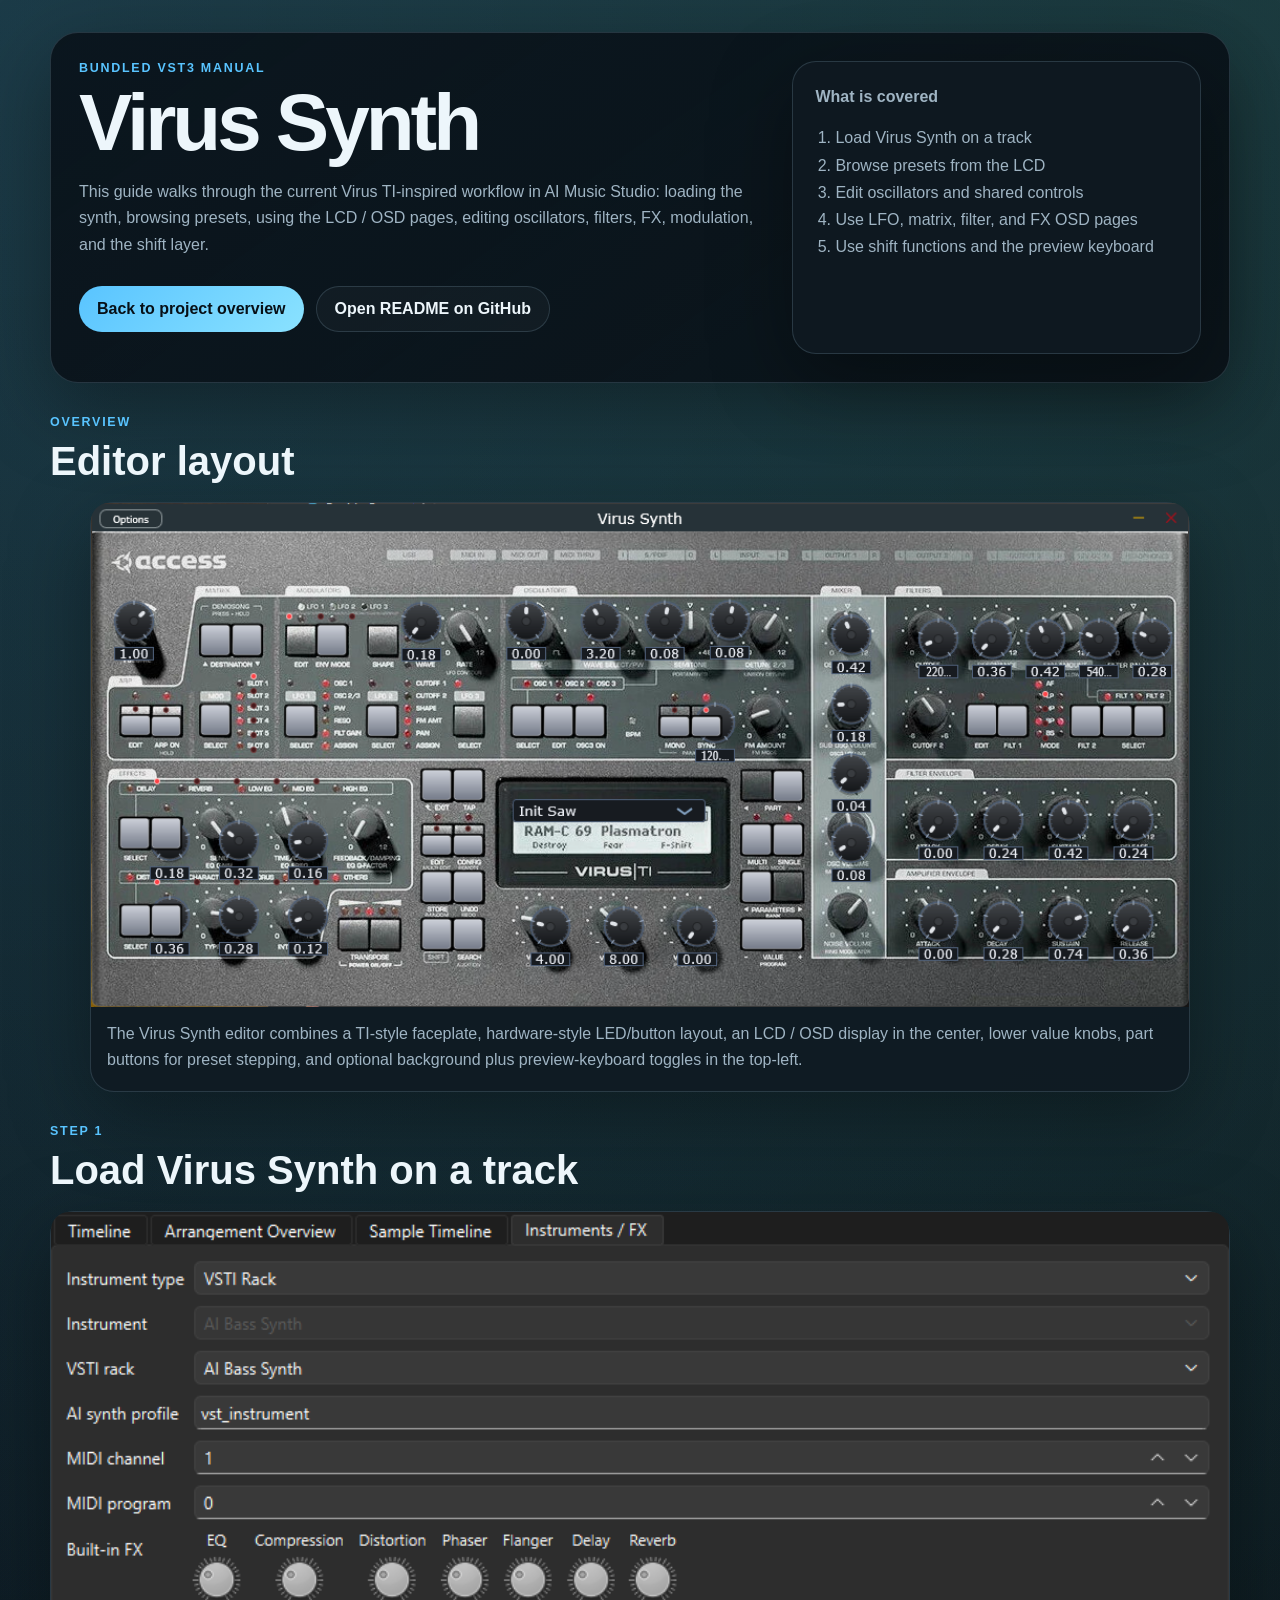
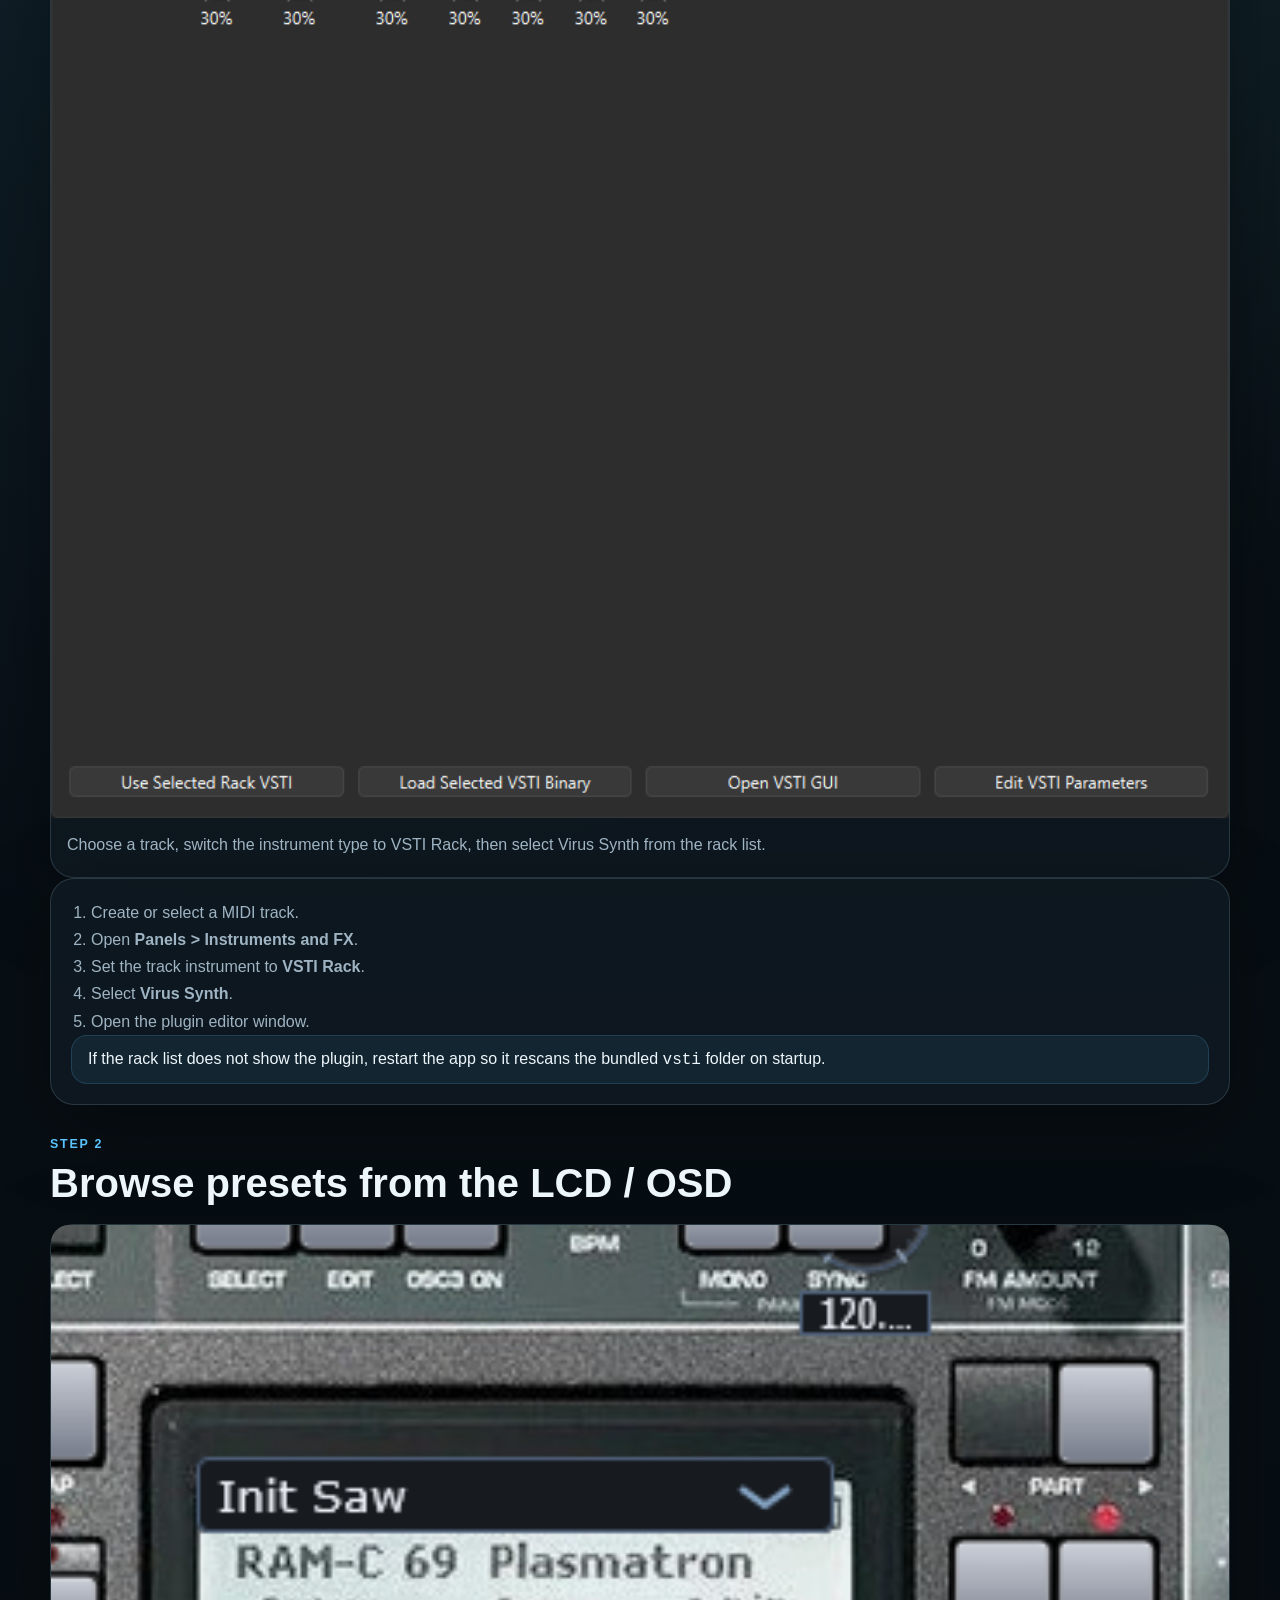
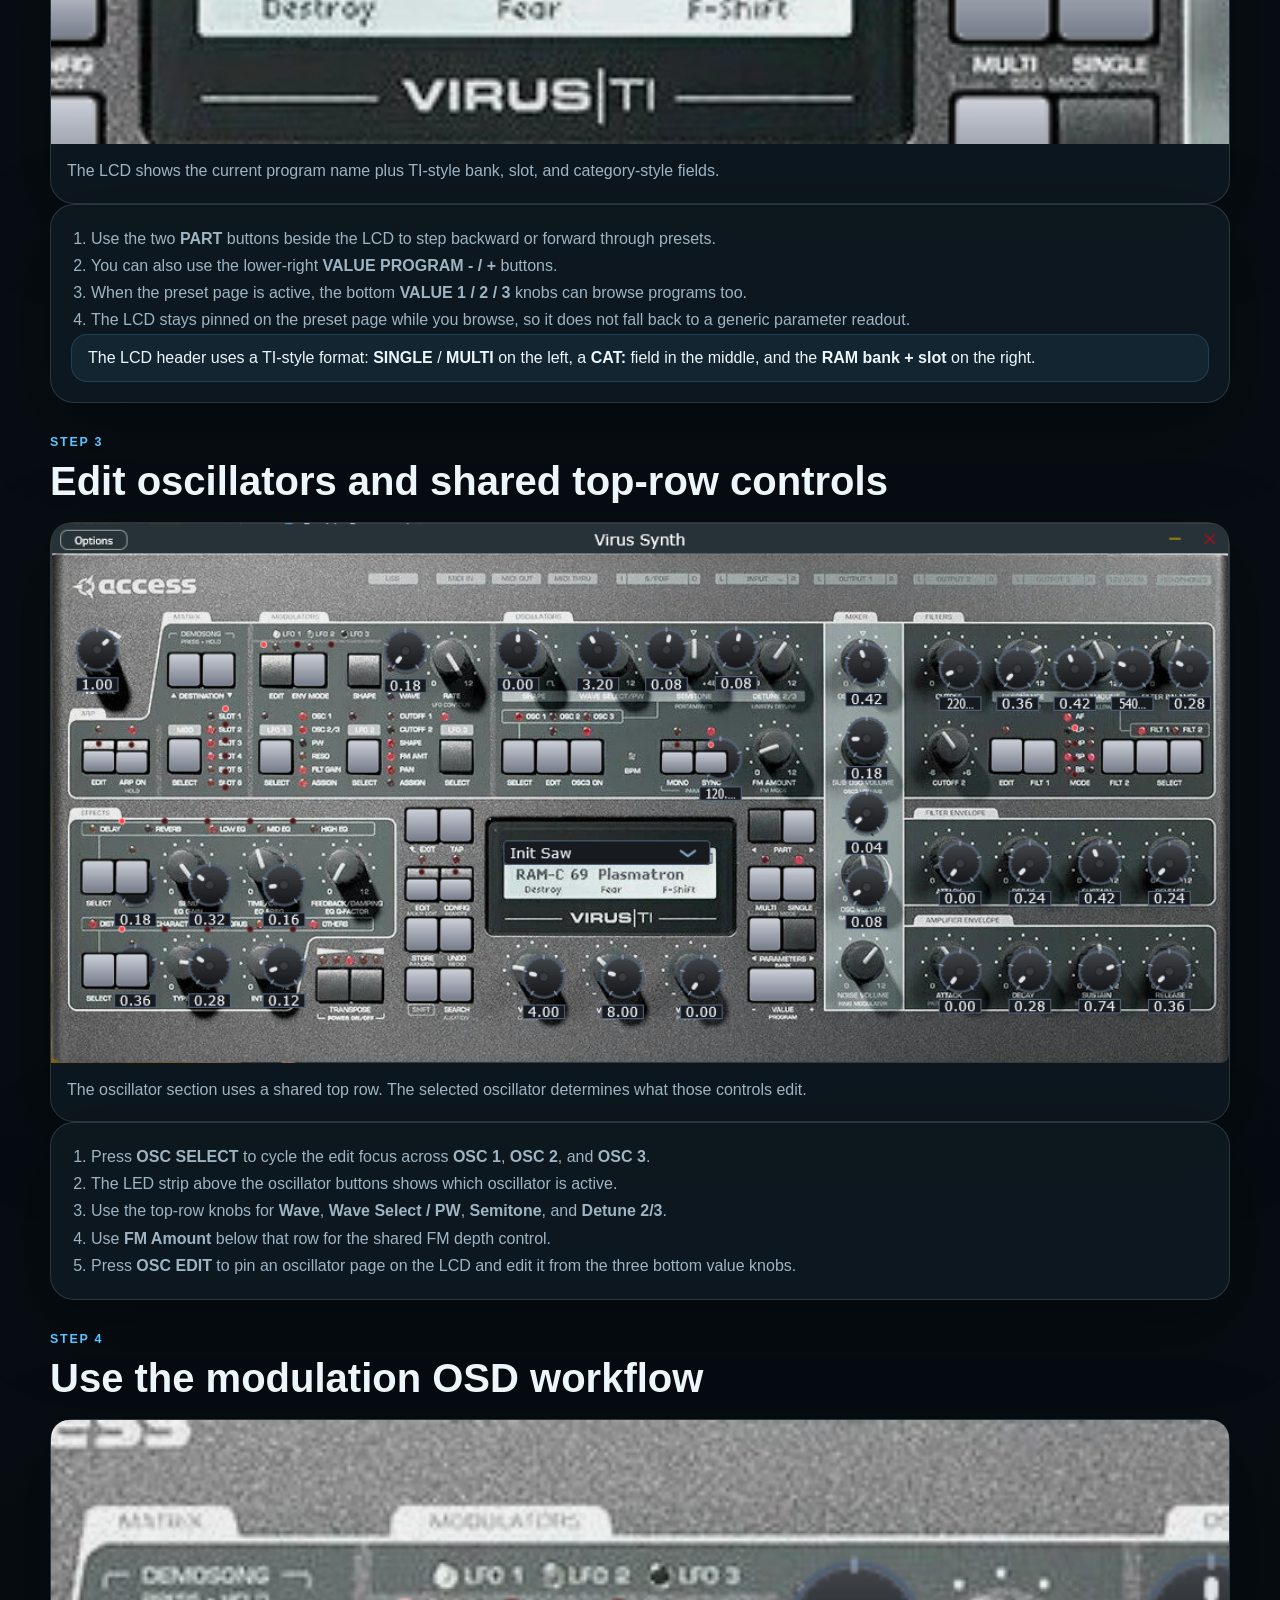
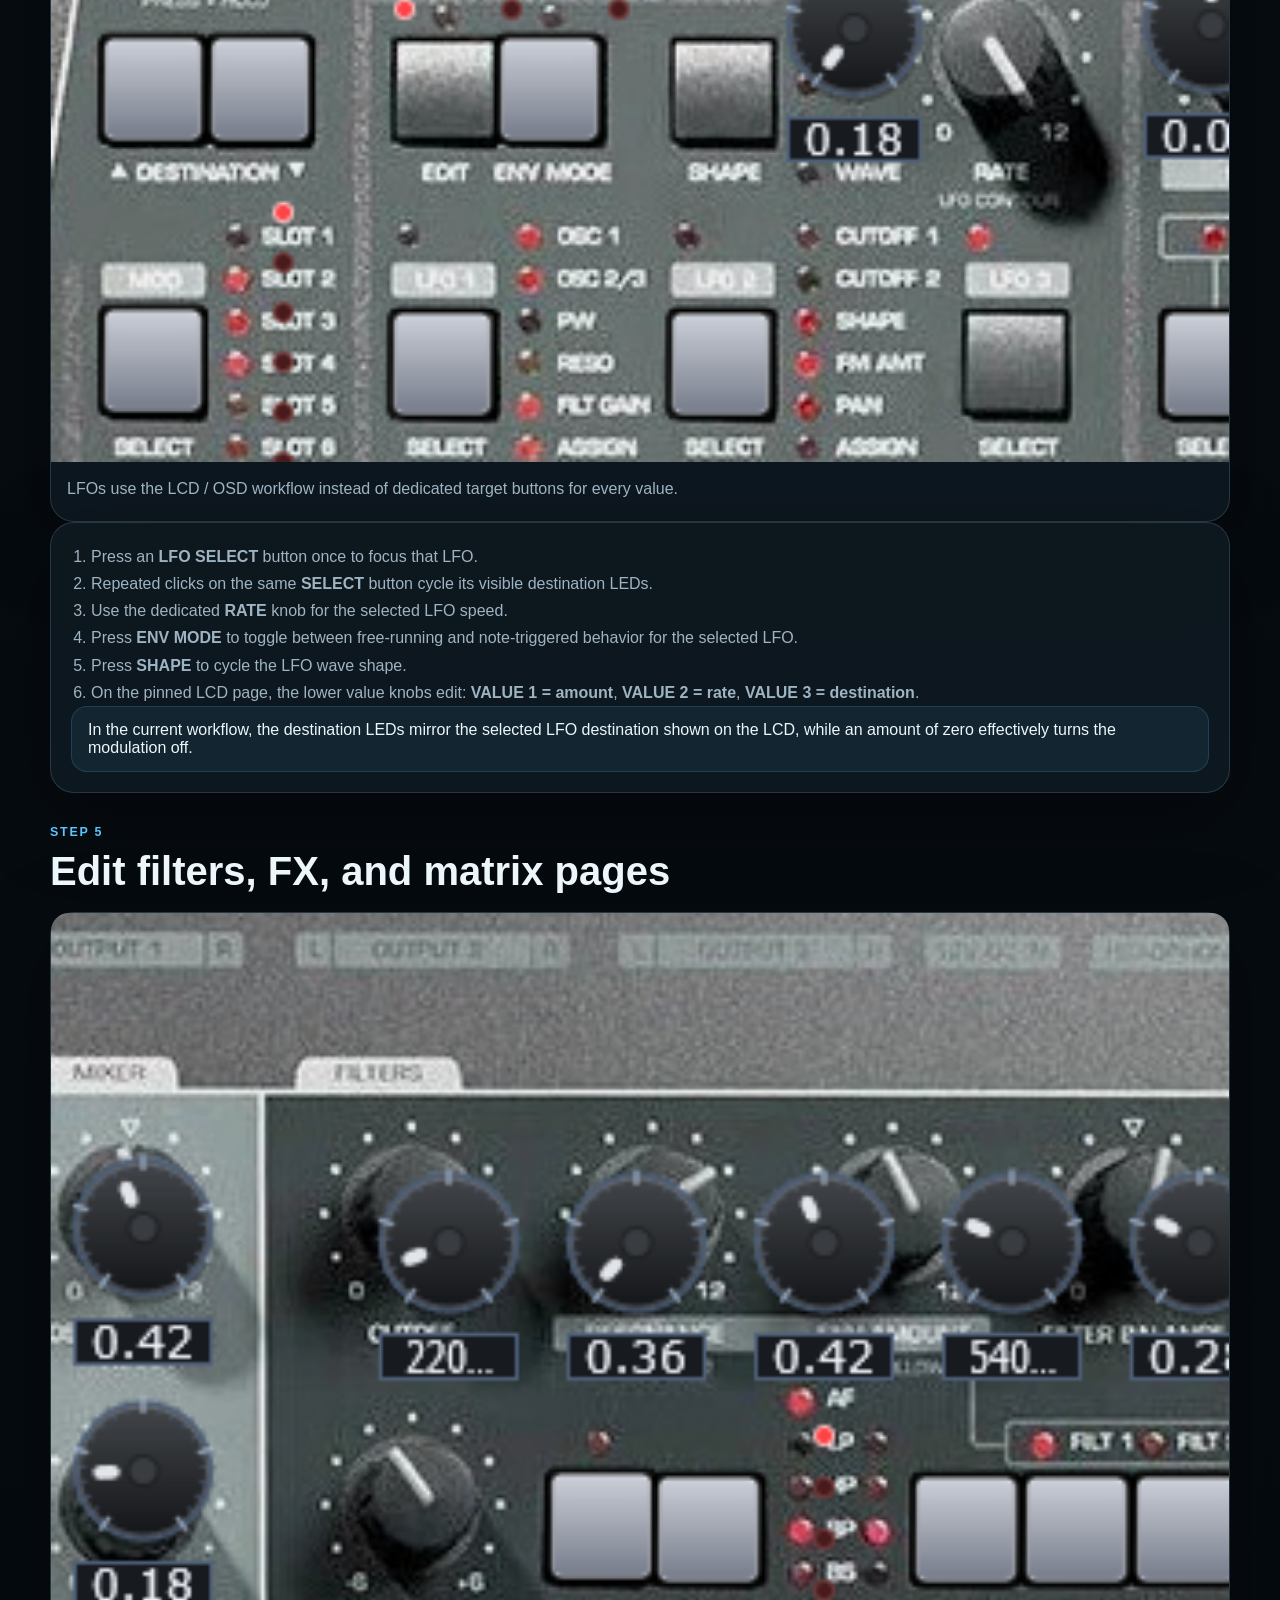
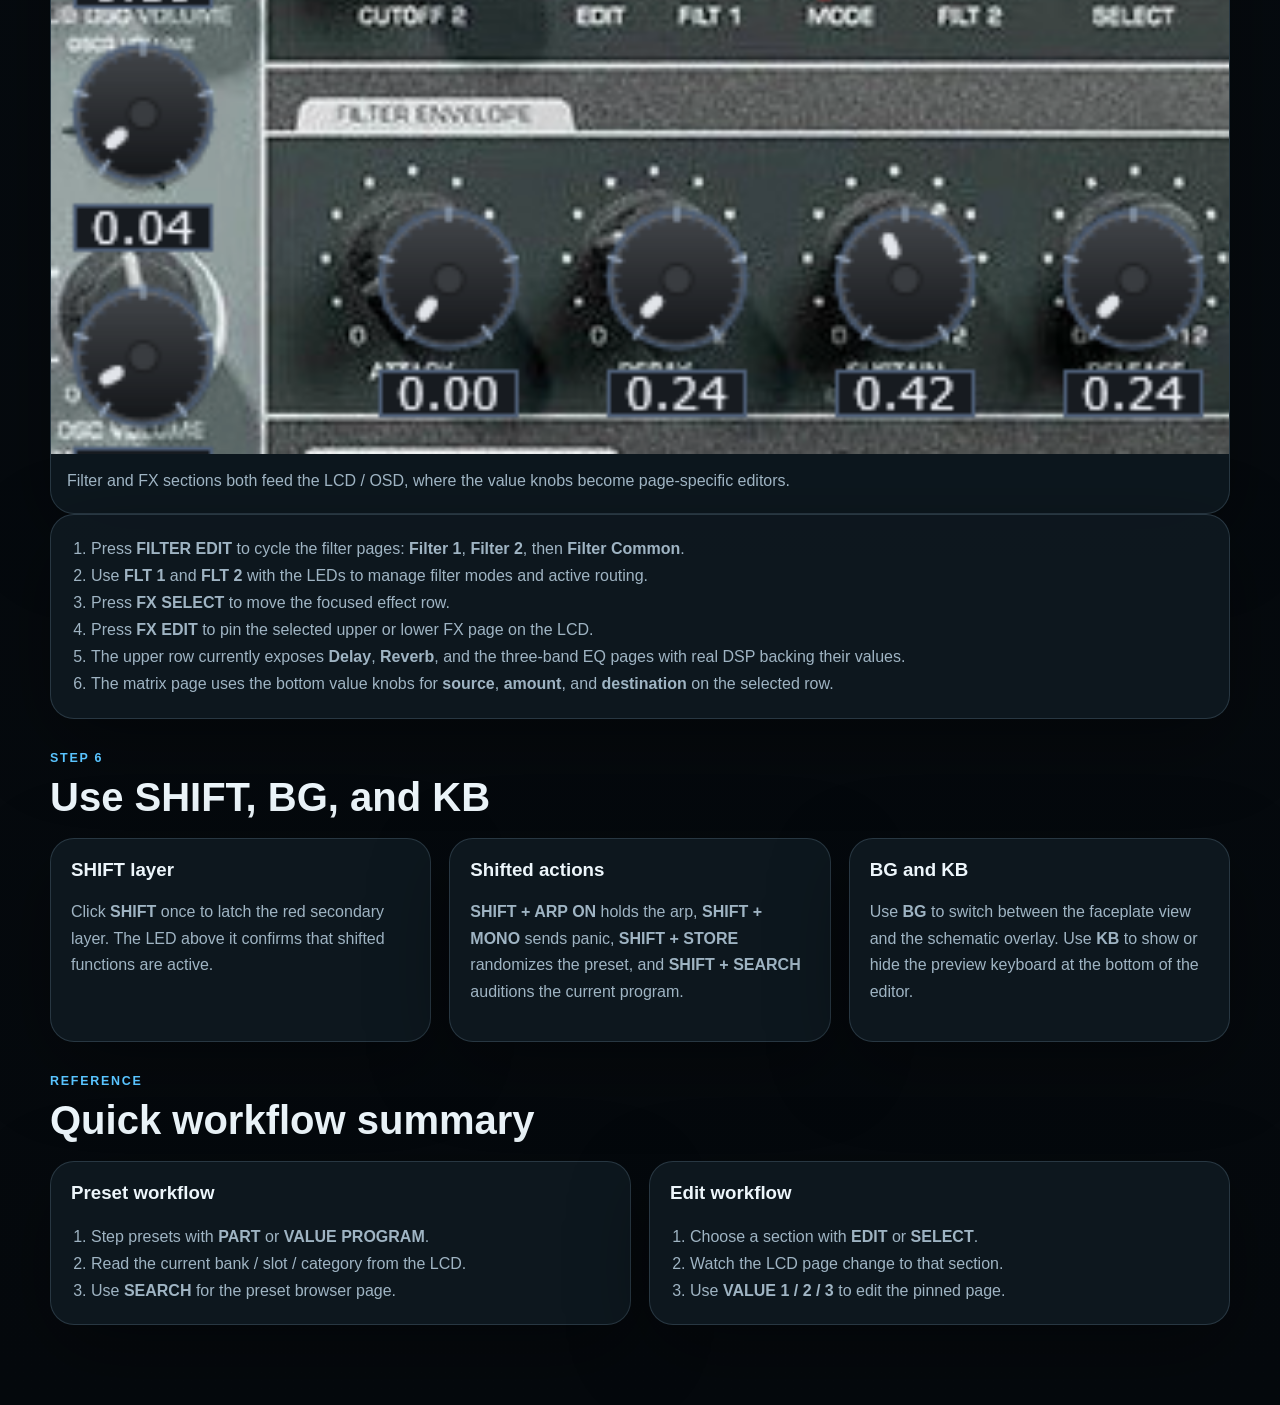
==== docs/virus-synth.html @ 0494df71 "Deepen Virus synth engine and add user manual" ====
<!doctype html>
<html lang="en">
  <head>
    <meta charset="utf-8" />
    <meta name="viewport" content="width=device-width, initial-scale=1" />
    <title>Virus Synth User Manual</title>
    <meta
      name="description"
      content="Step-by-step user manual for the bundled Virus Synth in AI Music Studio, including screenshots, preset browsing, OSD workflow, oscillator editing, filters, FX, modulation, and shift functions."
    />
    <link rel="stylesheet" href="styles.css" />
  </head>
  <body>
    <div class="page-shell">
      <header class="hero manual-hero">
        <div class="hero-copy">
          <p class="eyebrow">Bundled VST3 manual</p>
          <h1>Virus Synth</h1>
          <p class="lede">
            This guide walks through the current Virus TI-inspired workflow in AI Music Studio:
            loading the synth, browsing presets, using the LCD / OSD pages, editing oscillators,
            filters, FX, modulation, and the shift layer.
          </p>
          <div class="hero-actions">
            <a class="button button-primary" href="index.html">Back to project overview</a>
            <a class="button button-secondary" href="https://github.com/mysticalg/AI-Music-Studio/blob/main/README.md">Open README on GitHub</a>
          </div>
        </div>
        <div class="hero-card">
          <div class="hero-card-title">What is covered</div>
          <ol>
            <li>Load Virus Synth on a track</li>
            <li>Browse presets from the LCD</li>
            <li>Edit oscillators and shared controls</li>
            <li>Use LFO, matrix, filter, and FX OSD pages</li>
            <li>Use shift functions and the preview keyboard</li>
          </ol>
        </div>
      </header>

      <main>
        <section class="section">
          <div class="section-heading">
            <p class="eyebrow">Overview</p>
            <h2>Editor layout</h2>
          </div>
          <figure class="shot shot-wide">
            <img src="assets/screenshots/virus/virus-synth-overview.png" alt="Virus Synth editor overview" />
            <figcaption>
              The Virus Synth editor combines a TI-style faceplate, hardware-style LED/button layout,
              an LCD / OSD display in the center, lower value knobs, part buttons for preset stepping,
              and optional background plus preview-keyboard toggles in the top-left.
            </figcaption>
          </figure>
        </section>

        <section class="section">
          <div class="section-heading">
            <p class="eyebrow">Step 1</p>
            <h2>Load Virus Synth on a track</h2>
          </div>
          <div class="manual-step">
            <figure class="shot manual-media">
              <img src="assets/screenshots/instrument-panel.png" alt="Instrument rack panel with bundled VST options" />
              <figcaption>Choose a track, switch the instrument type to VSTI Rack, then select Virus Synth from the rack list.</figcaption>
            </figure>
            <div class="manual-copy">
              <ol class="manual-list">
                <li>Create or select a MIDI track.</li>
                <li>Open <strong>Panels &gt; Instruments and FX</strong>.</li>
                <li>Set the track instrument to <strong>VSTI Rack</strong>.</li>
                <li>Select <strong>Virus Synth</strong>.</li>
                <li>Open the plugin editor window.</li>
              </ol>
              <p class="manual-tip">
                If the rack list does not show the plugin, restart the app so it rescans the bundled <code>vsti</code> folder on startup.
              </p>
            </div>
          </div>
        </section>

        <section class="section">
          <div class="section-heading">
            <p class="eyebrow">Step 2</p>
            <h2>Browse presets from the LCD / OSD</h2>
          </div>
          <div class="manual-step">
            <figure class="shot manual-media">
              <img src="assets/screenshots/virus/virus-synth-lcd.png" alt="Virus Synth LCD showing preset information" />
              <figcaption>The LCD shows the current program name plus TI-style bank, slot, and category-style fields.</figcaption>
            </figure>
            <div class="manual-copy">
              <ol class="manual-list">
                <li>Use the two <strong>PART</strong> buttons beside the LCD to step backward or forward through presets.</li>
                <li>You can also use the lower-right <strong>VALUE PROGRAM - / +</strong> buttons.</li>
                <li>When the preset page is active, the bottom <strong>VALUE 1 / 2 / 3</strong> knobs can browse programs too.</li>
                <li>The LCD stays pinned on the preset page while you browse, so it does not fall back to a generic parameter readout.</li>
              </ol>
              <p class="manual-tip">
                The LCD header uses a TI-style format: <strong>SINGLE</strong> / <strong>MULTI</strong> on the left,
                a <strong>CAT:</strong> field in the middle, and the <strong>RAM bank + slot</strong> on the right.
              </p>
            </div>
          </div>
        </section>

        <section class="section">
          <div class="section-heading">
            <p class="eyebrow">Step 3</p>
            <h2>Edit oscillators and shared top-row controls</h2>
          </div>
          <div class="manual-step">
            <figure class="shot manual-media">
              <img src="assets/screenshots/virus/virus-synth-overview.png" alt="Virus Synth oscillator area" />
              <figcaption>The oscillator section uses a shared top row. The selected oscillator determines what those controls edit.</figcaption>
            </figure>
            <div class="manual-copy">
              <ol class="manual-list">
                <li>Press <strong>OSC SELECT</strong> to cycle the edit focus across <strong>OSC 1</strong>, <strong>OSC 2</strong>, and <strong>OSC 3</strong>.</li>
                <li>The LED strip above the oscillator buttons shows which oscillator is active.</li>
                <li>Use the top-row knobs for <strong>Wave</strong>, <strong>Wave Select / PW</strong>, <strong>Semitone</strong>, and <strong>Detune 2/3</strong>.</li>
                <li>Use <strong>FM Amount</strong> below that row for the shared FM depth control.</li>
                <li>Press <strong>OSC EDIT</strong> to pin an oscillator page on the LCD and edit it from the three bottom value knobs.</li>
              </ol>
            </div>
          </div>
        </section>

        <section class="section">
          <div class="section-heading">
            <p class="eyebrow">Step 4</p>
            <h2>Use the modulation OSD workflow</h2>
          </div>
          <div class="manual-step">
            <figure class="shot manual-media">
              <img src="assets/screenshots/virus/virus-synth-modulators.png" alt="Virus Synth modulation area with LFO controls" />
              <figcaption>LFOs use the LCD / OSD workflow instead of dedicated target buttons for every value.</figcaption>
            </figure>
            <div class="manual-copy">
              <ol class="manual-list">
                <li>Press an <strong>LFO SELECT</strong> button once to focus that LFO.</li>
                <li>Repeated clicks on the same <strong>SELECT</strong> button cycle its visible destination LEDs.</li>
                <li>Use the dedicated <strong>RATE</strong> knob for the selected LFO speed.</li>
                <li>Press <strong>ENV MODE</strong> to toggle between free-running and note-triggered behavior for the selected LFO.</li>
                <li>Press <strong>SHAPE</strong> to cycle the LFO wave shape.</li>
                <li>On the pinned LCD page, the lower value knobs edit:
                  <strong>VALUE 1 = amount</strong>,
                  <strong>VALUE 2 = rate</strong>,
                  <strong>VALUE 3 = destination</strong>.
                </li>
              </ol>
              <p class="manual-tip">
                In the current workflow, the destination LEDs mirror the selected LFO destination shown on the LCD, while an amount of zero effectively turns the modulation off.
              </p>
            </div>
          </div>
        </section>

        <section class="section">
          <div class="section-heading">
            <p class="eyebrow">Step 5</p>
            <h2>Edit filters, FX, and matrix pages</h2>
          </div>
          <div class="manual-step">
            <figure class="shot manual-media">
              <img src="assets/screenshots/virus/virus-synth-filters-fx.png" alt="Virus Synth filter and effects section" />
              <figcaption>Filter and FX sections both feed the LCD / OSD, where the value knobs become page-specific editors.</figcaption>
            </figure>
            <div class="manual-copy">
              <ol class="manual-list">
                <li>Press <strong>FILTER EDIT</strong> to cycle the filter pages:
                  <strong>Filter 1</strong>, <strong>Filter 2</strong>, then <strong>Filter Common</strong>.
                </li>
                <li>Use <strong>FLT 1</strong> and <strong>FLT 2</strong> with the LEDs to manage filter modes and active routing.</li>
                <li>Press <strong>FX SELECT</strong> to move the focused effect row.</li>
                <li>Press <strong>FX EDIT</strong> to pin the selected upper or lower FX page on the LCD.</li>
                <li>The upper row currently exposes <strong>Delay</strong>, <strong>Reverb</strong>, and the three-band EQ pages with real DSP backing their values.</li>
                <li>The matrix page uses the bottom value knobs for <strong>source</strong>, <strong>amount</strong>, and <strong>destination</strong> on the selected row.</li>
              </ol>
            </div>
          </div>
        </section>

        <section class="section">
          <div class="section-heading">
            <p class="eyebrow">Step 6</p>
            <h2>Use SHIFT, BG, and KB</h2>
          </div>
          <div class="note-grid">
            <div class="note-card">
              <h3>SHIFT layer</h3>
              <p>Click <strong>SHIFT</strong> once to latch the red secondary layer. The LED above it confirms that shifted functions are active.</p>
            </div>
            <div class="note-card">
              <h3>Shifted actions</h3>
              <p><strong>SHIFT + ARP ON</strong> holds the arp, <strong>SHIFT + MONO</strong> sends panic, <strong>SHIFT + STORE</strong> randomizes the preset, and <strong>SHIFT + SEARCH</strong> auditions the current program.</p>
            </div>
            <div class="note-card">
              <h3>BG and KB</h3>
              <p>Use <strong>BG</strong> to switch between the faceplate view and the schematic overlay. Use <strong>KB</strong> to show or hide the preview keyboard at the bottom of the editor.</p>
            </div>
          </div>
        </section>

        <section class="section">
          <div class="section-heading">
            <p class="eyebrow">Reference</p>
            <h2>Quick workflow summary</h2>
          </div>
          <div class="release-grid">
            <div class="release-card">
              <h3>Preset workflow</h3>
              <ol class="manual-list">
                <li>Step presets with <strong>PART</strong> or <strong>VALUE PROGRAM</strong>.</li>
                <li>Read the current bank / slot / category from the LCD.</li>
                <li>Use <strong>SEARCH</strong> for the preset browser page.</li>
              </ol>
            </div>
            <div class="release-card">
              <h3>Edit workflow</h3>
              <ol class="manual-list">
                <li>Choose a section with <strong>EDIT</strong> or <strong>SELECT</strong>.</li>
                <li>Watch the LCD page change to that section.</li>
                <li>Use <strong>VALUE 1 / 2 / 3</strong> to edit the pinned page.</li>
              </ol>
            </div>
          </div>
        </section>
      </main>
    </div>
  </body>
</html>
---- docs/styles.css ----
:root {
  --bg: #091117;
  --bg-alt: #0f1a22;
  --panel: rgba(15, 26, 34, 0.88);
  --panel-strong: #111d26;
  --line: rgba(126, 158, 180, 0.24);
  --text: #edf6fb;
  --muted: #9fb4c3;
  --accent: #59c4ff;
  --accent-strong: #0090d8;
  --success: #5fd0a5;
  --shadow: 0 24px 80px rgba(0, 0, 0, 0.35);
}

* {
  box-sizing: border-box;
}

html {
  scroll-behavior: smooth;
}

body {
  margin: 0;
  color: var(--text);
  background:
    radial-gradient(circle at top left, rgba(89, 196, 255, 0.18), transparent 32%),
    radial-gradient(circle at top right, rgba(95, 208, 165, 0.15), transparent 28%),
    linear-gradient(180deg, var(--bg) 0%, #05090d 100%);
  font-family: "Segoe UI", "Helvetica Neue", sans-serif;
}

code,
pre {
  font-family: "Cascadia Code", "SFMono-Regular", Consolas, monospace;
}

.page-shell {
  width: min(1180px, calc(100% - 32px));
  margin: 0 auto;
  padding: 32px 0 80px;
}

.hero {
  display: grid;
  grid-template-columns: minmax(0, 1.5fr) minmax(280px, 0.8fr);
  gap: 24px;
  align-items: stretch;
  padding: 28px;
  border: 1px solid var(--line);
  border-radius: 28px;
  background: linear-gradient(145deg, rgba(10, 20, 28, 0.95), rgba(8, 14, 20, 0.84));
  box-shadow: var(--shadow);
}

.eyebrow {
  margin: 0 0 10px;
  font-size: 0.78rem;
  font-weight: 700;
  letter-spacing: 0.14em;
  text-transform: uppercase;
  color: var(--accent);
}

h1,
h2,
h3,
p,
ol,
ul,
figcaption {
  margin-top: 0;
}

h1 {
  font-size: clamp(2.8rem, 7vw, 5rem);
  line-height: 0.95;
  letter-spacing: -0.05em;
  margin-bottom: 18px;
}

h2 {
  font-size: clamp(1.7rem, 4vw, 2.5rem);
  margin-bottom: 0;
}

.lede,
.hero-points,
.hero-card,
.guide-card p,
.release-card p,
.note-card p,
figcaption {
  color: var(--muted);
  line-height: 1.65;
}

.hero-actions {
  display: flex;
  flex-wrap: wrap;
  gap: 12px;
  margin: 28px 0 22px;
}

.button {
  display: inline-flex;
  align-items: center;
  justify-content: center;
  min-height: 46px;
  padding: 0 18px;
  border-radius: 999px;
  text-decoration: none;
  font-weight: 700;
  transition: transform 160ms ease, border-color 160ms ease, background 160ms ease;
}

.button:hover {
  transform: translateY(-1px);
}

.button-primary {
  color: #071017;
  background: linear-gradient(135deg, var(--accent), #8ae2ff);
}

.button-secondary {
  color: var(--text);
  border: 1px solid var(--line);
  background: rgba(255, 255, 255, 0.03);
}

.hero-points {
  padding-left: 18px;
}

.hero-card,
.shot,
.guide-card,
.release-card,
.note-card {
  border: 1px solid var(--line);
  border-radius: 24px;
  background: var(--panel);
  box-shadow: var(--shadow);
}

.hero-card {
  padding: 22px;
}

.hero-card-title {
  font-size: 1rem;
  font-weight: 700;
  margin-bottom: 14px;
}

.hero-card ol {
  margin: 0;
  padding-left: 20px;
  color: var(--muted);
  line-height: 1.7;
}

.section {
  margin-top: 32px;
}

.section-heading {
  margin-bottom: 18px;
}

.shot-grid,
.guide-grid,
.release-grid,
.note-grid,
.feature-split {
  display: grid;
  gap: 18px;
}

.shot-grid {
  grid-template-columns: repeat(2, minmax(0, 1fr));
}

.shot-wide {
  grid-column: 1 / -1;
}

.shot img {
  display: block;
  width: 100%;
  height: auto;
  border-radius: 18px 18px 0 0;
}

.shot figcaption {
  padding: 14px 16px 18px;
}

.guide-grid,
.note-grid {
  grid-template-columns: repeat(3, minmax(0, 1fr));
}

.feature-split,
.manual-step {
  grid-template-columns: minmax(0, 1.1fr) minmax(280px, 0.9fr);
  align-items: start;
}

.guide-card,
.note-card,
.release-card {
  padding: 20px;
}

.feature-copy,
.manual-copy {
  border: 1px solid var(--line);
  border-radius: 24px;
  background: var(--panel);
  box-shadow: var(--shadow);
  padding: 20px;
}

.feature-list,
.manual-list {
  margin: 0;
  padding-left: 20px;
  color: var(--muted);
  line-height: 1.7;
}

.manual-tip {
  margin-bottom: 0;
  padding: 14px 16px;
  border-radius: 16px;
  border: 1px solid rgba(89, 196, 255, 0.18);
  background: rgba(89, 196, 255, 0.08);
}

.manual-hero {
  grid-template-columns: minmax(0, 1.35fr) minmax(280px, 0.8fr);
}

.manual-media {
  margin: 0;
}

.release-grid {
  grid-template-columns: repeat(2, minmax(0, 1fr));
}

.release-card pre {
  overflow-x: auto;
  padding: 16px;
  border-radius: 16px;
  background: rgba(4, 8, 12, 0.9);
  border: 1px solid rgba(89, 196, 255, 0.12);
}

a {
  color: var(--accent);
}

@media (max-width: 920px) {
  .hero,
  .shot-grid,
  .guide-grid,
  .release-grid,
  .note-grid,
  .feature-split,
  .manual-step {
    grid-template-columns: 1fr;
  }

  .page-shell {
    width: min(100% - 20px, 1180px);
    padding-top: 20px;
  }

  .hero {
    padding: 20px;
  }
}
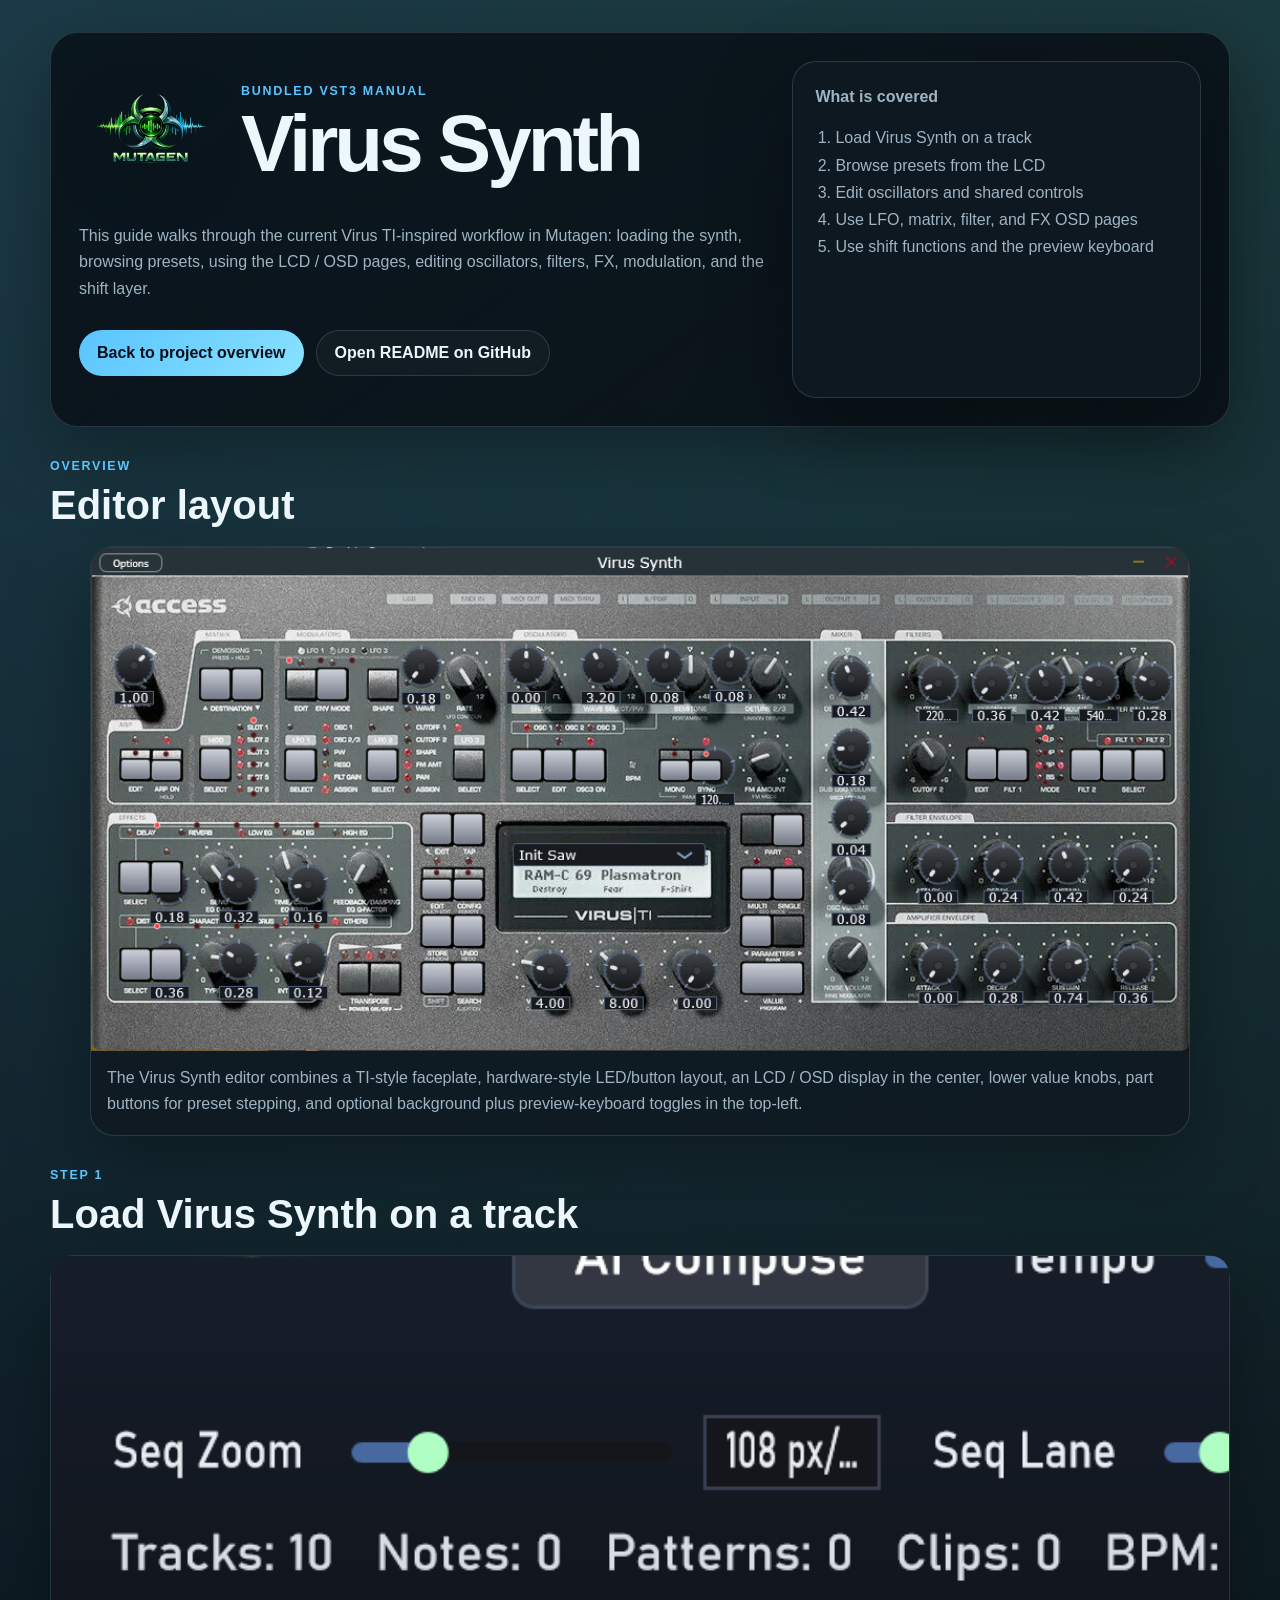
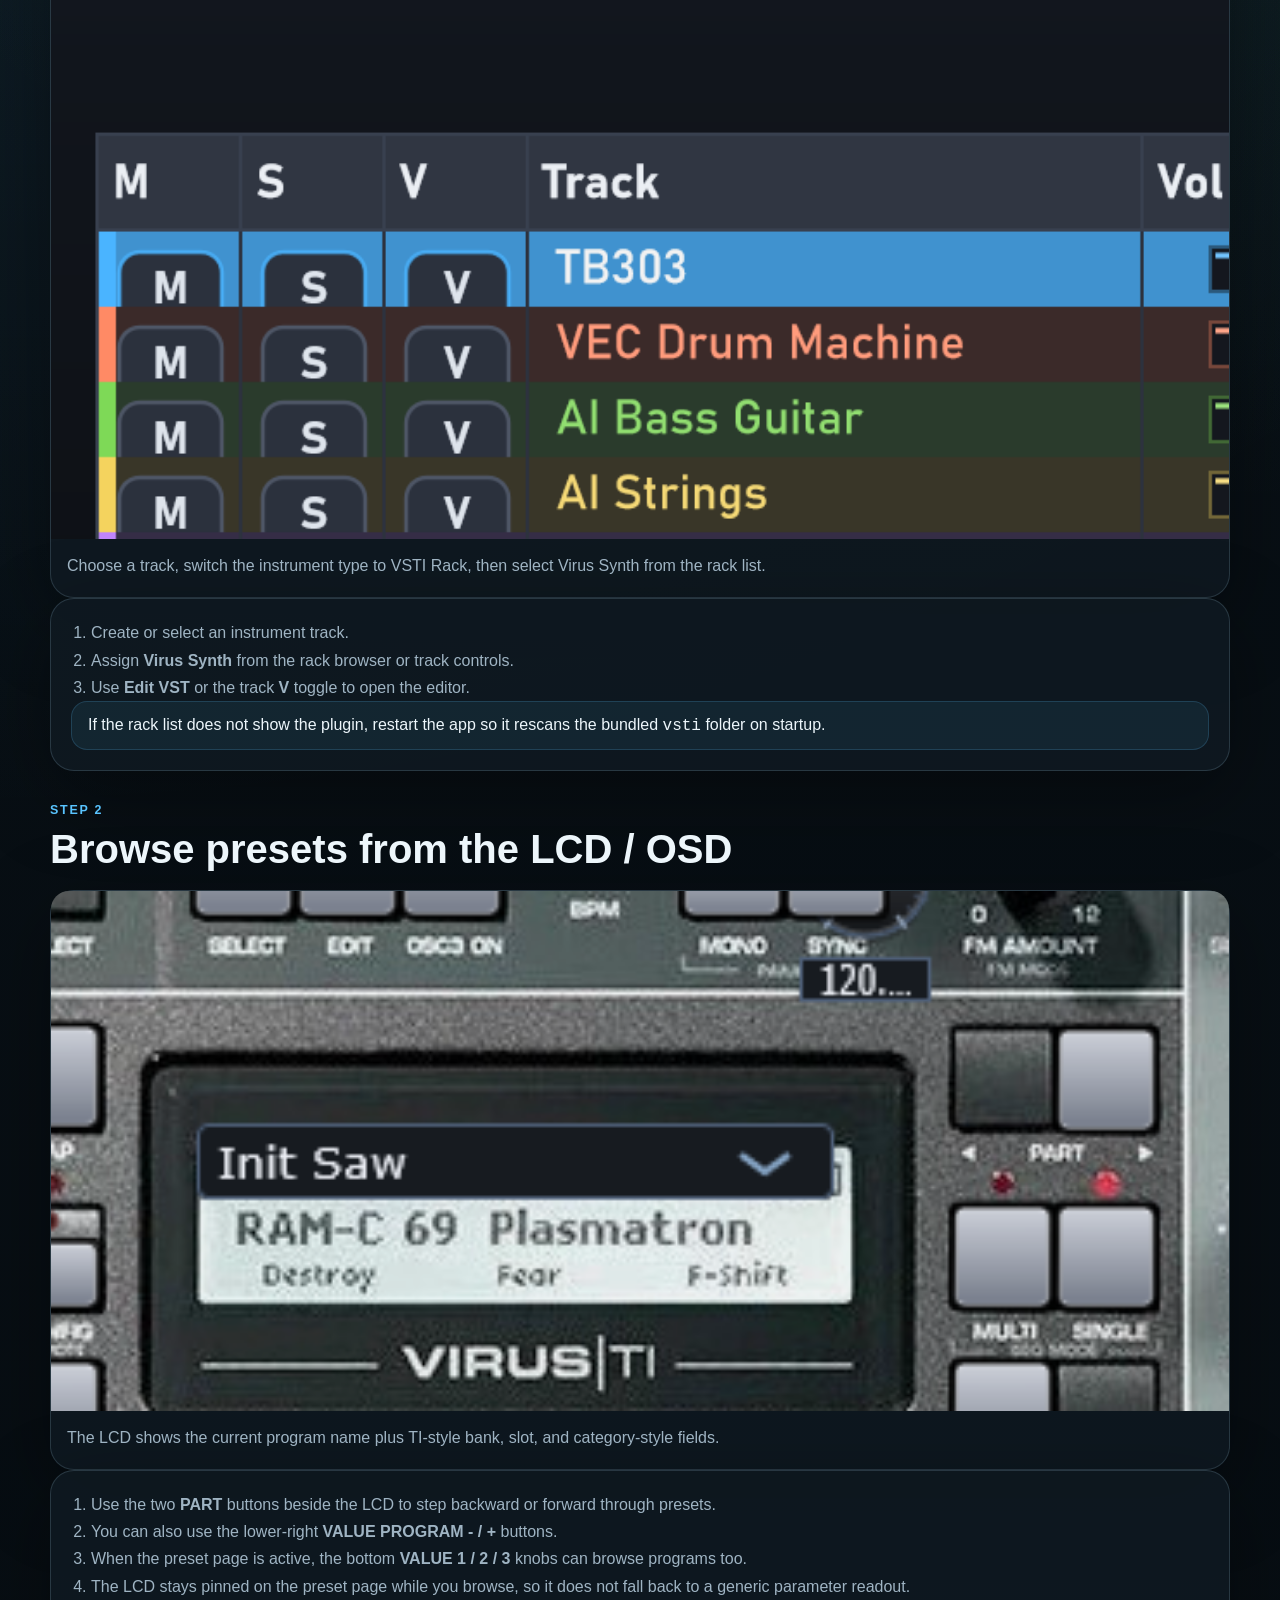
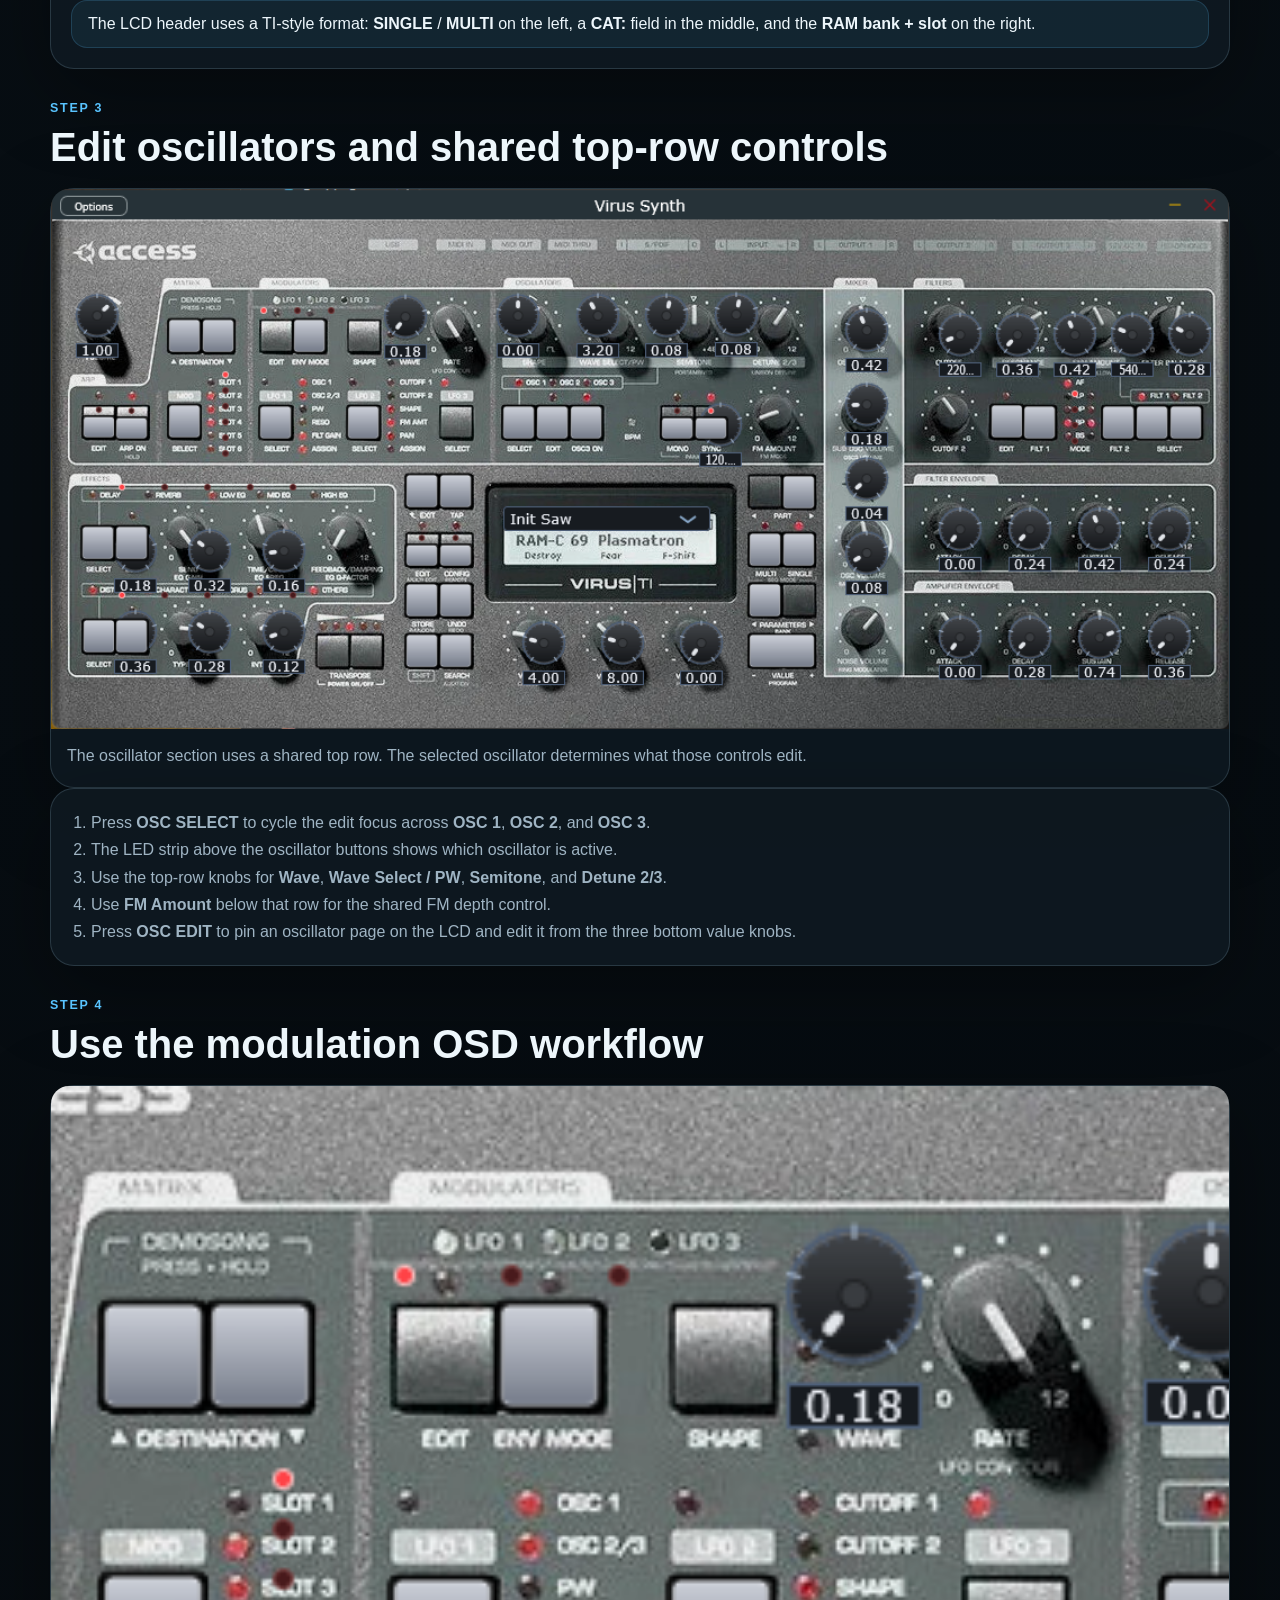
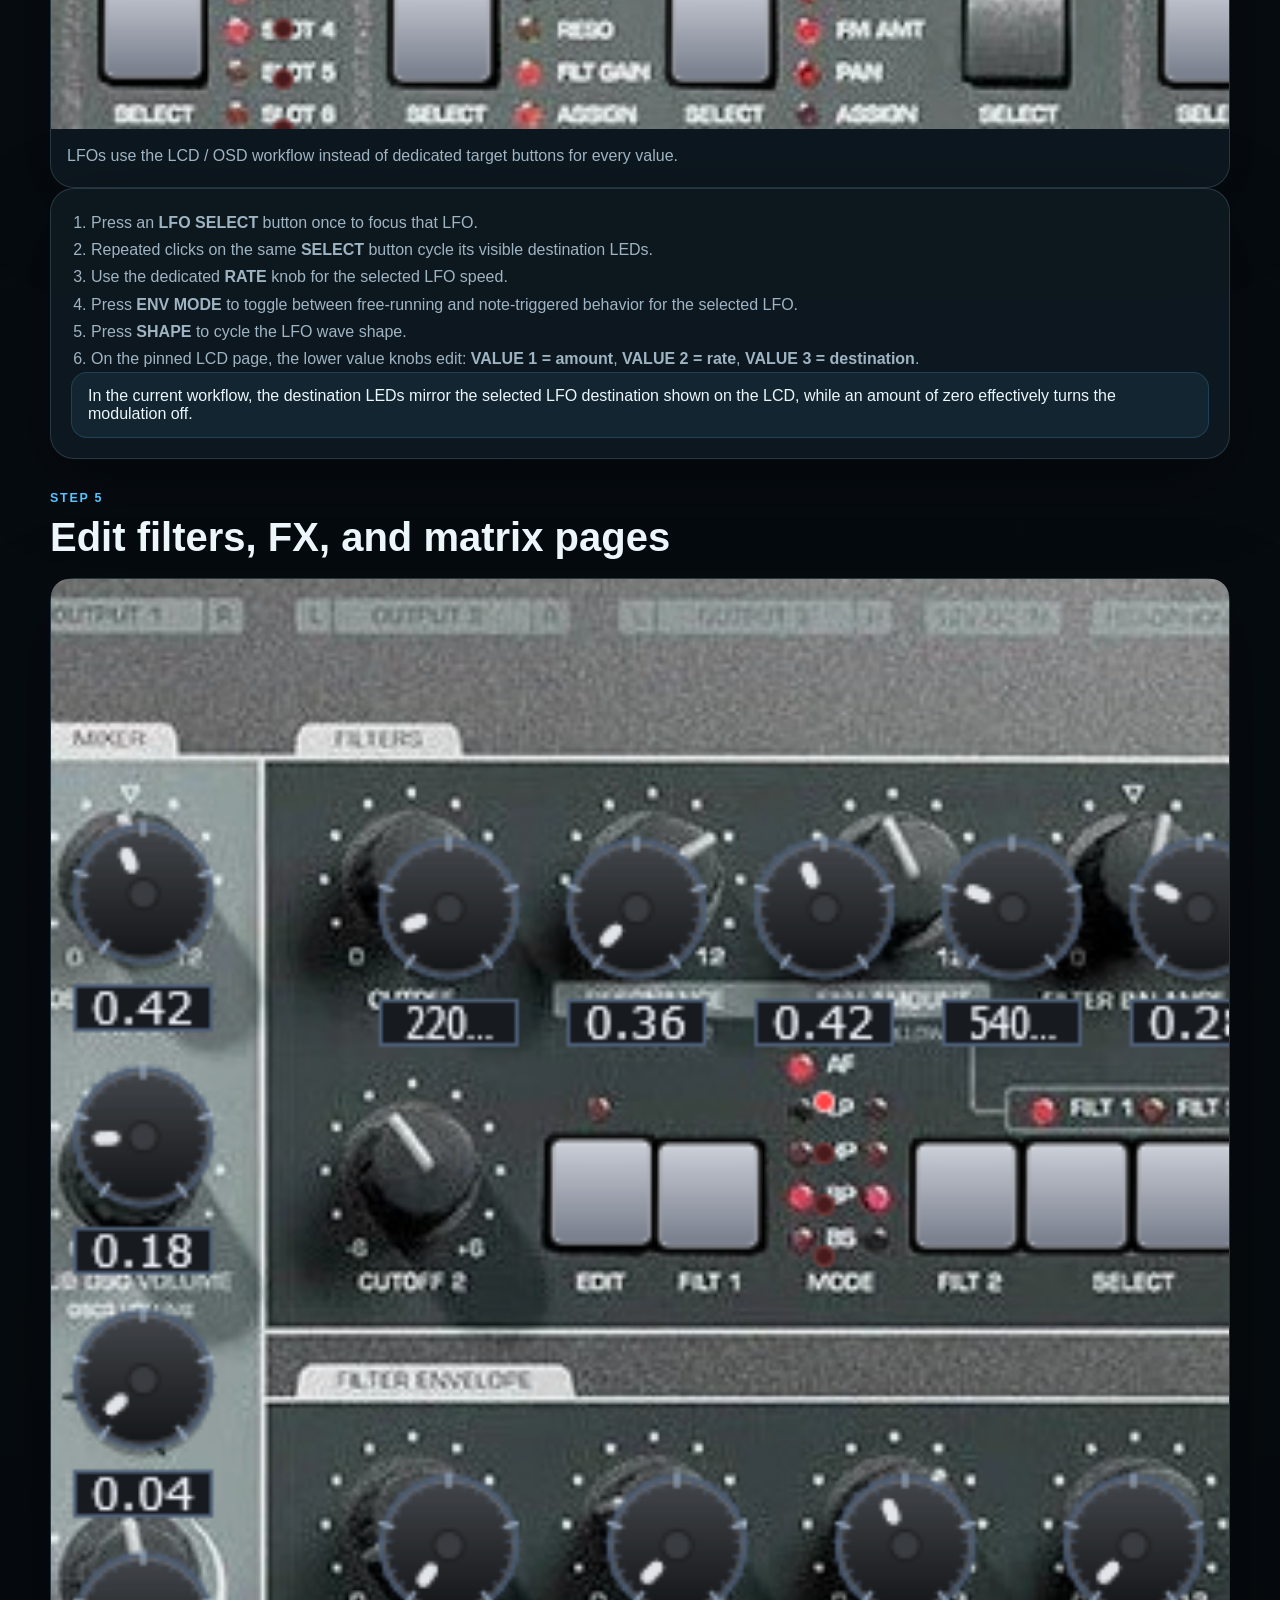
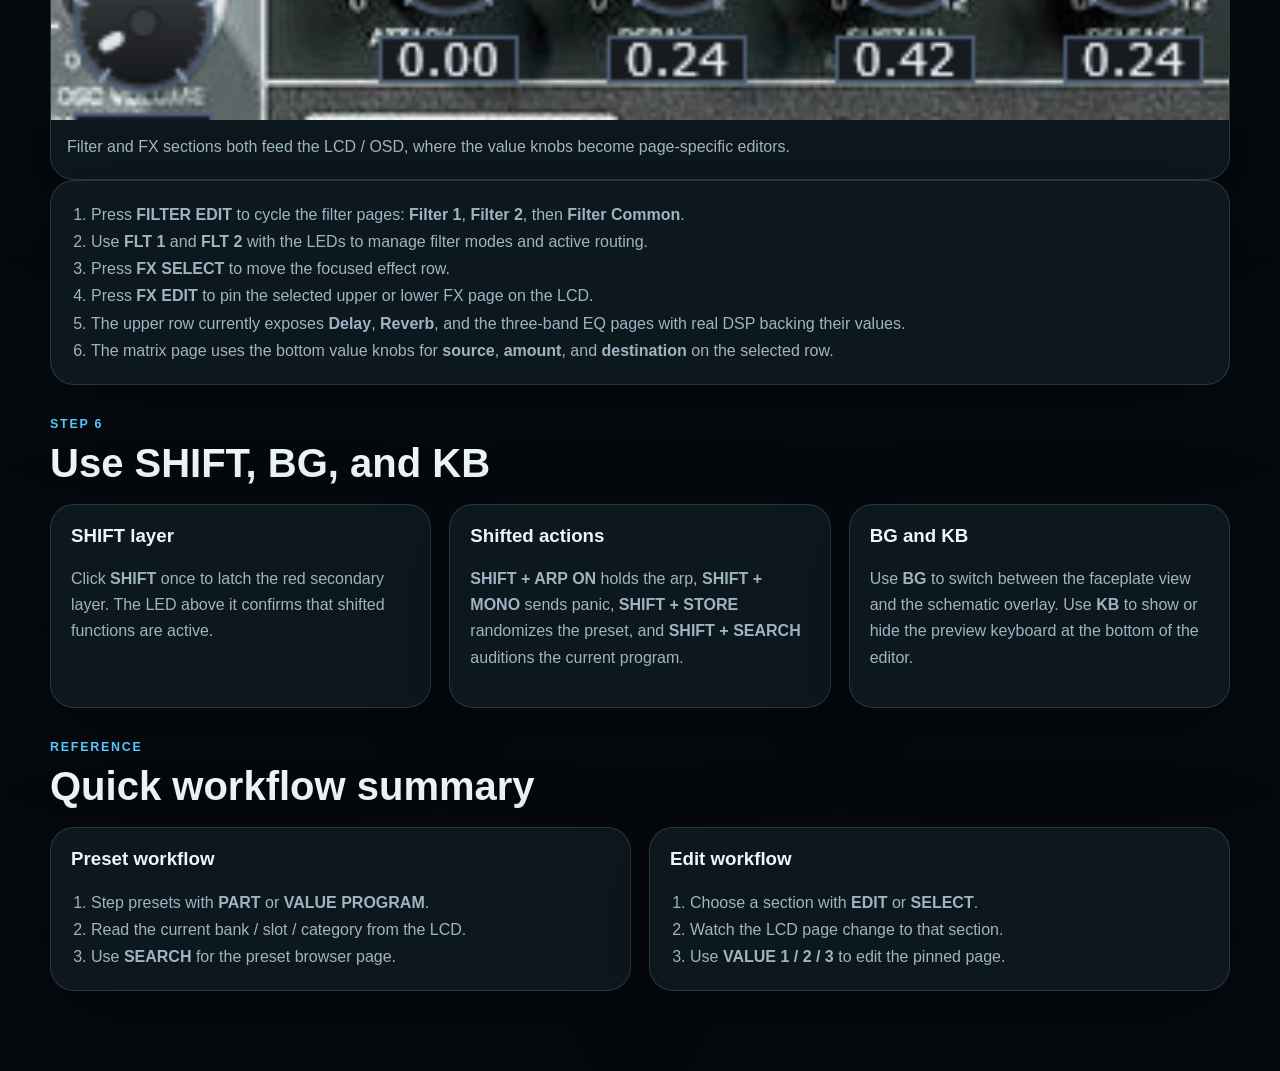
==== commit bcae8f9b: "Remove legacy Python path and refresh Mutagen docs" ====
--- a/docs/virus-synth.html
+++ b/docs/virus-synth.html
@@ -3,10 +3,10 @@
   <head>
     <meta charset="utf-8" />
     <meta name="viewport" content="width=device-width, initial-scale=1" />
-    <title>Virus Synth User Manual</title>
+    <title>Virus Synth User Manual | Mutagen</title>
     <meta
       name="description"
-      content="Step-by-step user manual for the bundled Virus Synth in AI Music Studio, including screenshots, preset browsing, OSD workflow, oscillator editing, filters, FX, modulation, and shift functions."
+      content="Step-by-step user manual for the bundled Virus Synth in Mutagen, including screenshots, preset browsing, OSD workflow, oscillator editing, filters, FX, modulation, and shift functions."
     />
     <link rel="stylesheet" href="styles.css" />
   </head>
@@ -14,10 +14,15 @@
     <div class="page-shell">
       <header class="hero manual-hero">
         <div class="hero-copy">
-          <p class="eyebrow">Bundled VST3 manual</p>
-          <h1>Virus Synth</h1>
+          <div class="hero-brand">
+            <img class="hero-logo" src="assets/mutagen-logo.png" alt="Mutagen logo" />
+            <div class="hero-brand-copy">
+              <p class="eyebrow">Bundled VST3 manual</p>
+              <h1>Virus Synth</h1>
+            </div>
+          </div>
           <p class="lede">
-            This guide walks through the current Virus TI-inspired workflow in AI Music Studio:
+            This guide walks through the current Virus TI-inspired workflow in Mutagen:
             loading the synth, browsing presets, using the LCD / OSD pages, editing oscillators,
             filters, FX, modulation, and the shift layer.
           </p>
@@ -66,11 +71,9 @@
             </figure>
             <div class="manual-copy">
               <ol class="manual-list">
-                <li>Create or select a MIDI track.</li>
-                <li>Open <strong>Panels &gt; Instruments and FX</strong>.</li>
-                <li>Set the track instrument to <strong>VSTI Rack</strong>.</li>
-                <li>Select <strong>Virus Synth</strong>.</li>
-                <li>Open the plugin editor window.</li>
+                <li>Create or select an instrument track.</li>
+                <li>Assign <strong>Virus Synth</strong> from the rack browser or track controls.</li>
+                <li>Use <strong>Edit VST</strong> or the track <strong>V</strong> toggle to open the editor.</li>
               </ol>
               <p class="manual-tip">
                 If the rack list does not show the plugin, restart the app so it rescans the bundled <code>vsti</code> folder on startup.
--- a/docs/styles.css
+++ b/docs/styles.css
@@ -53,6 +53,32 @@
   box-shadow: var(--shadow);
 }
 
+.hero-brand {
+  display: flex;
+  align-items: center;
+  gap: 18px;
+  margin-bottom: 18px;
+}
+
+.hero-logo {
+  width: clamp(96px, 14vw, 144px);
+  height: auto;
+  display: block;
+  filter: drop-shadow(0 16px 30px rgba(0, 0, 0, 0.28));
+}
+
+.hero-brand-copy {
+  min-width: 0;
+}
+
+.hero-brand-copy .eyebrow {
+  margin-bottom: 8px;
+}
+
+.hero-brand-copy h1 {
+  margin-bottom: 0;
+}
+
 .eyebrow {
   margin: 0 0 10px;
   font-size: 0.78rem;
@@ -282,4 +308,8 @@
   .hero {
     padding: 20px;
   }
-}
+
+  .hero-brand {
+    align-items: flex-start;
+  }
+}
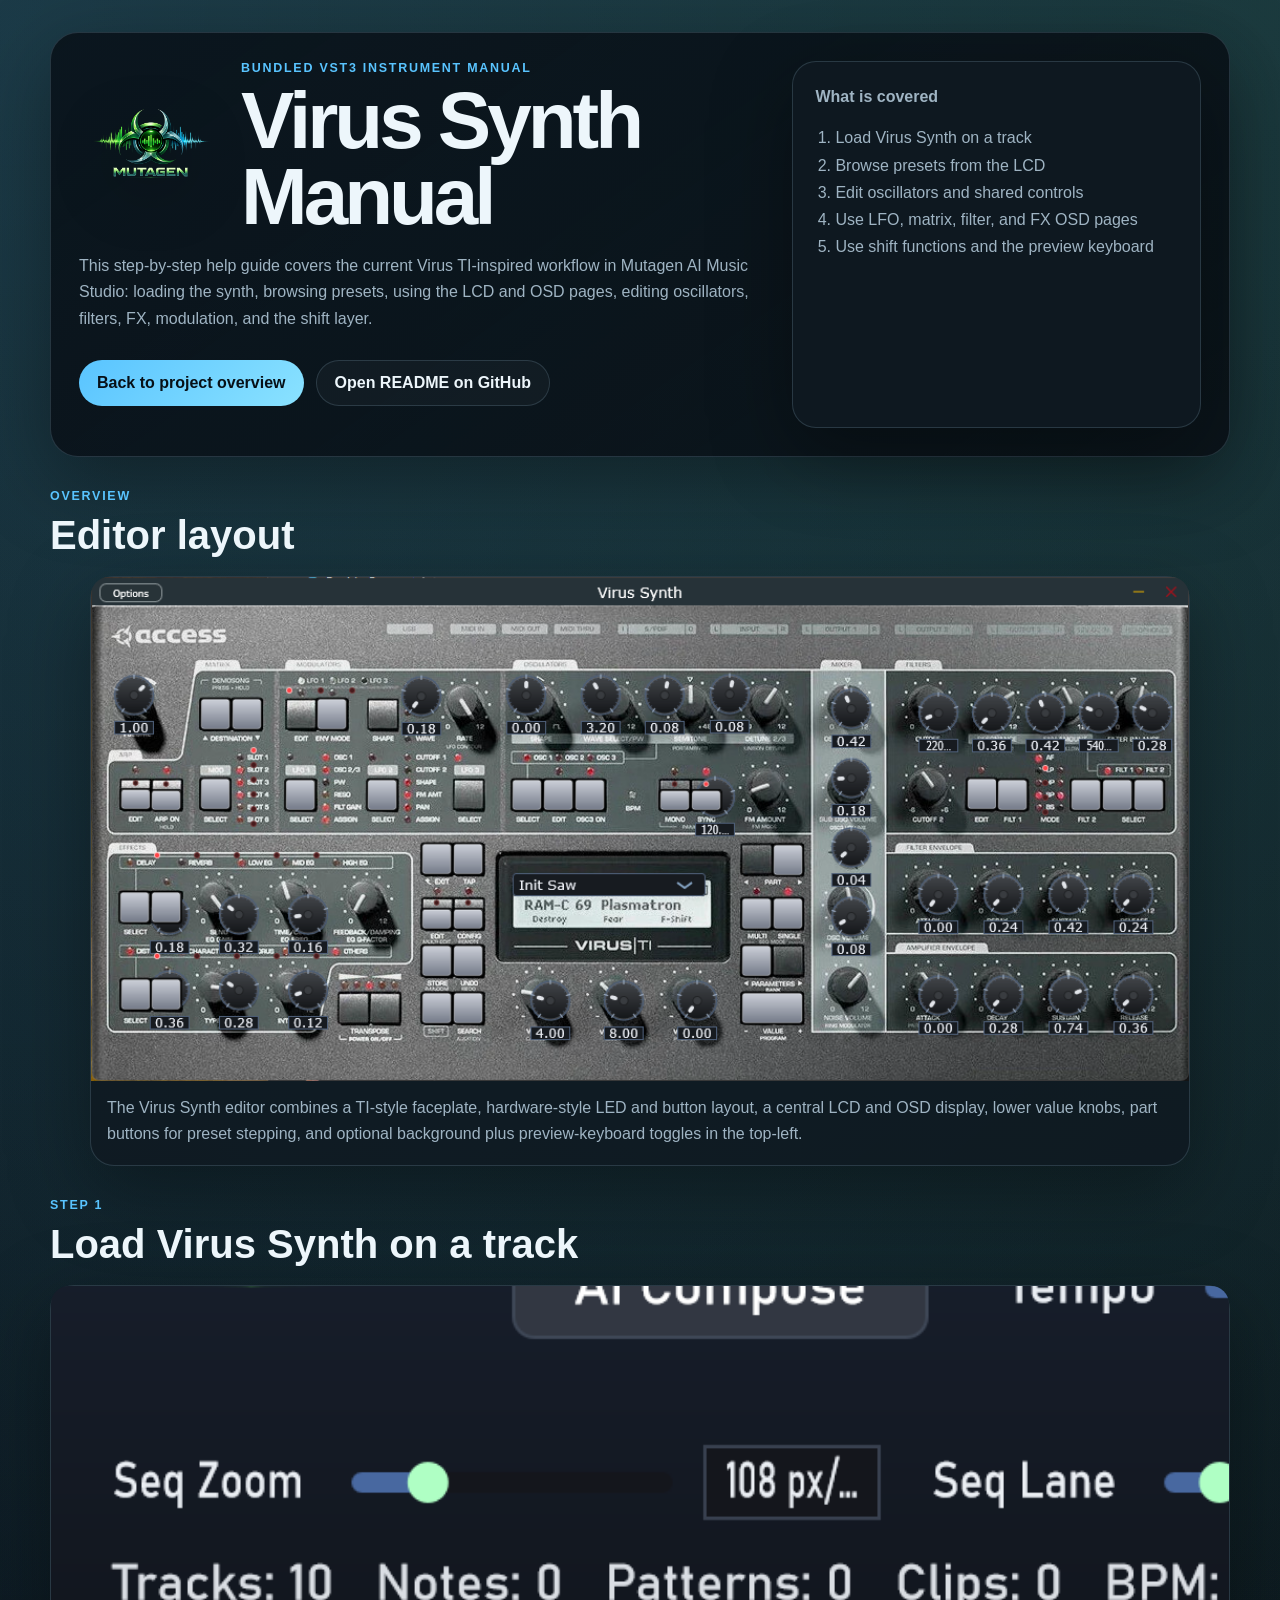
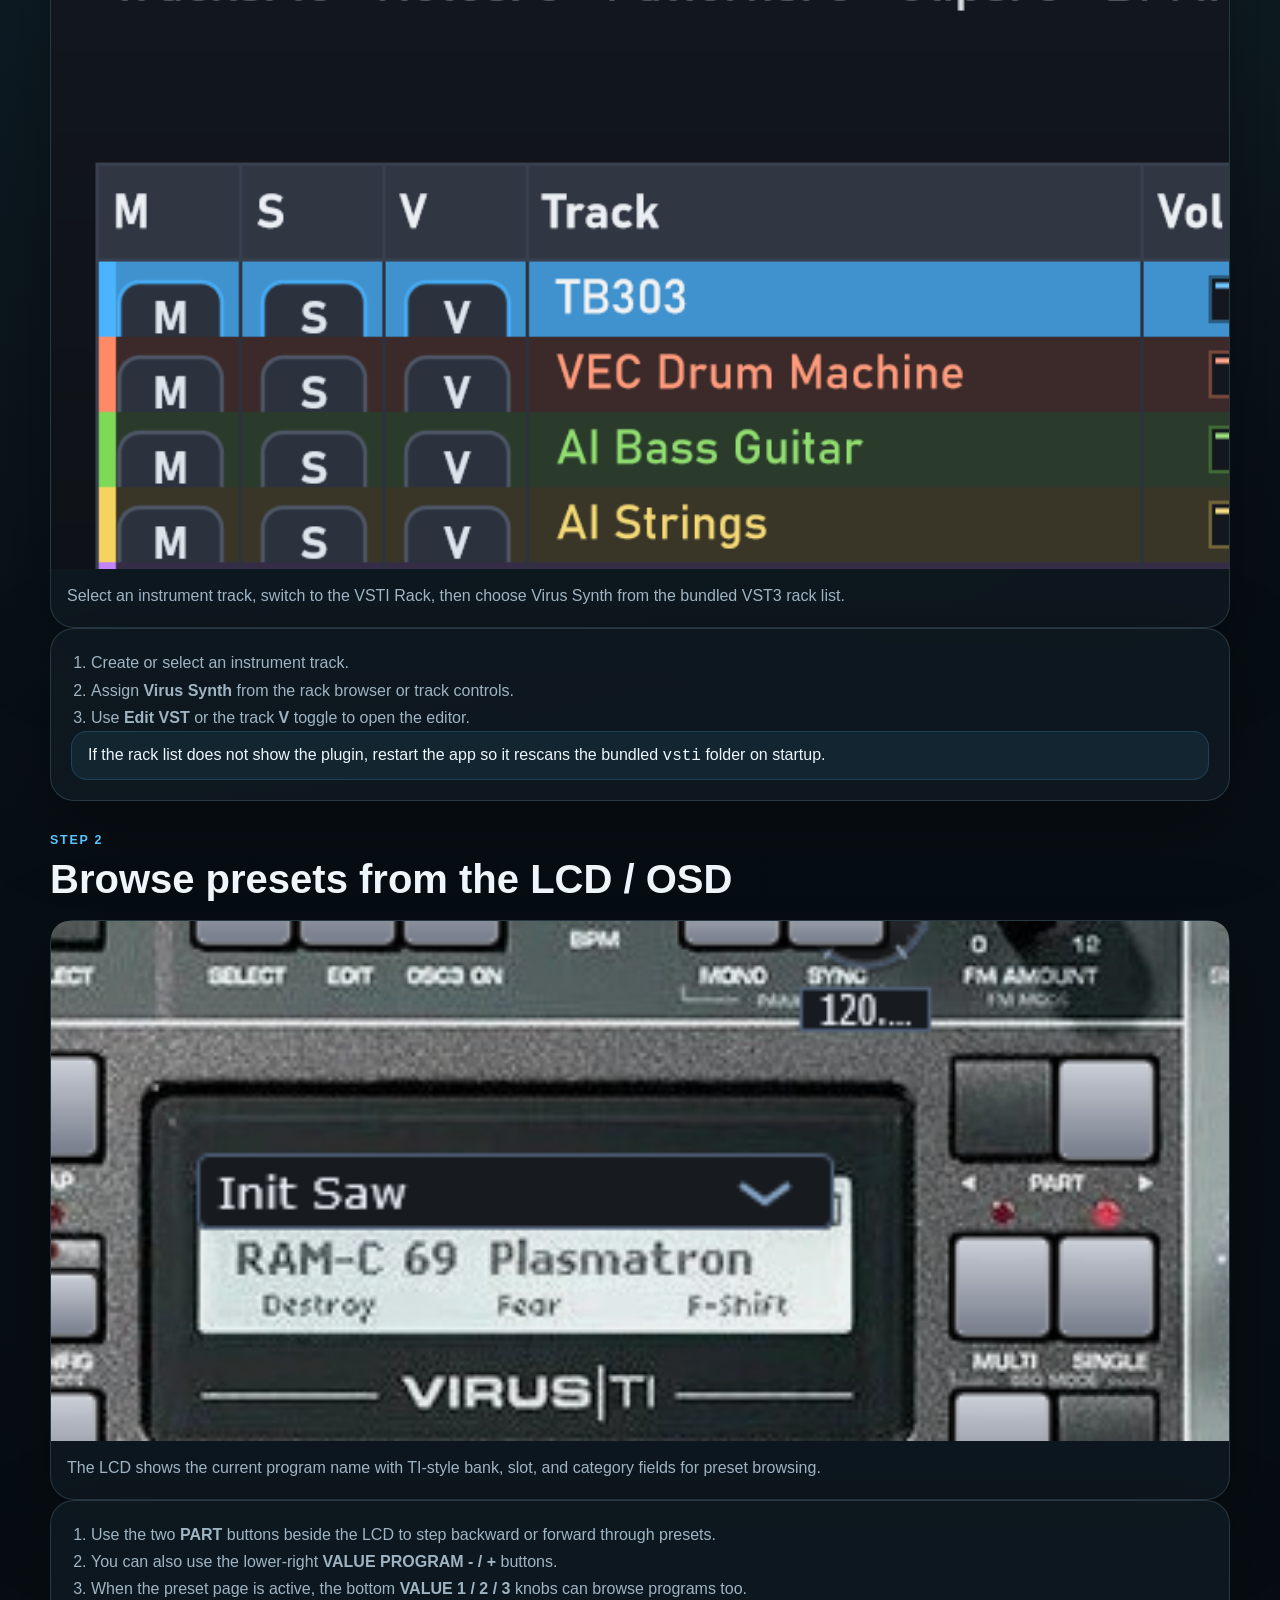
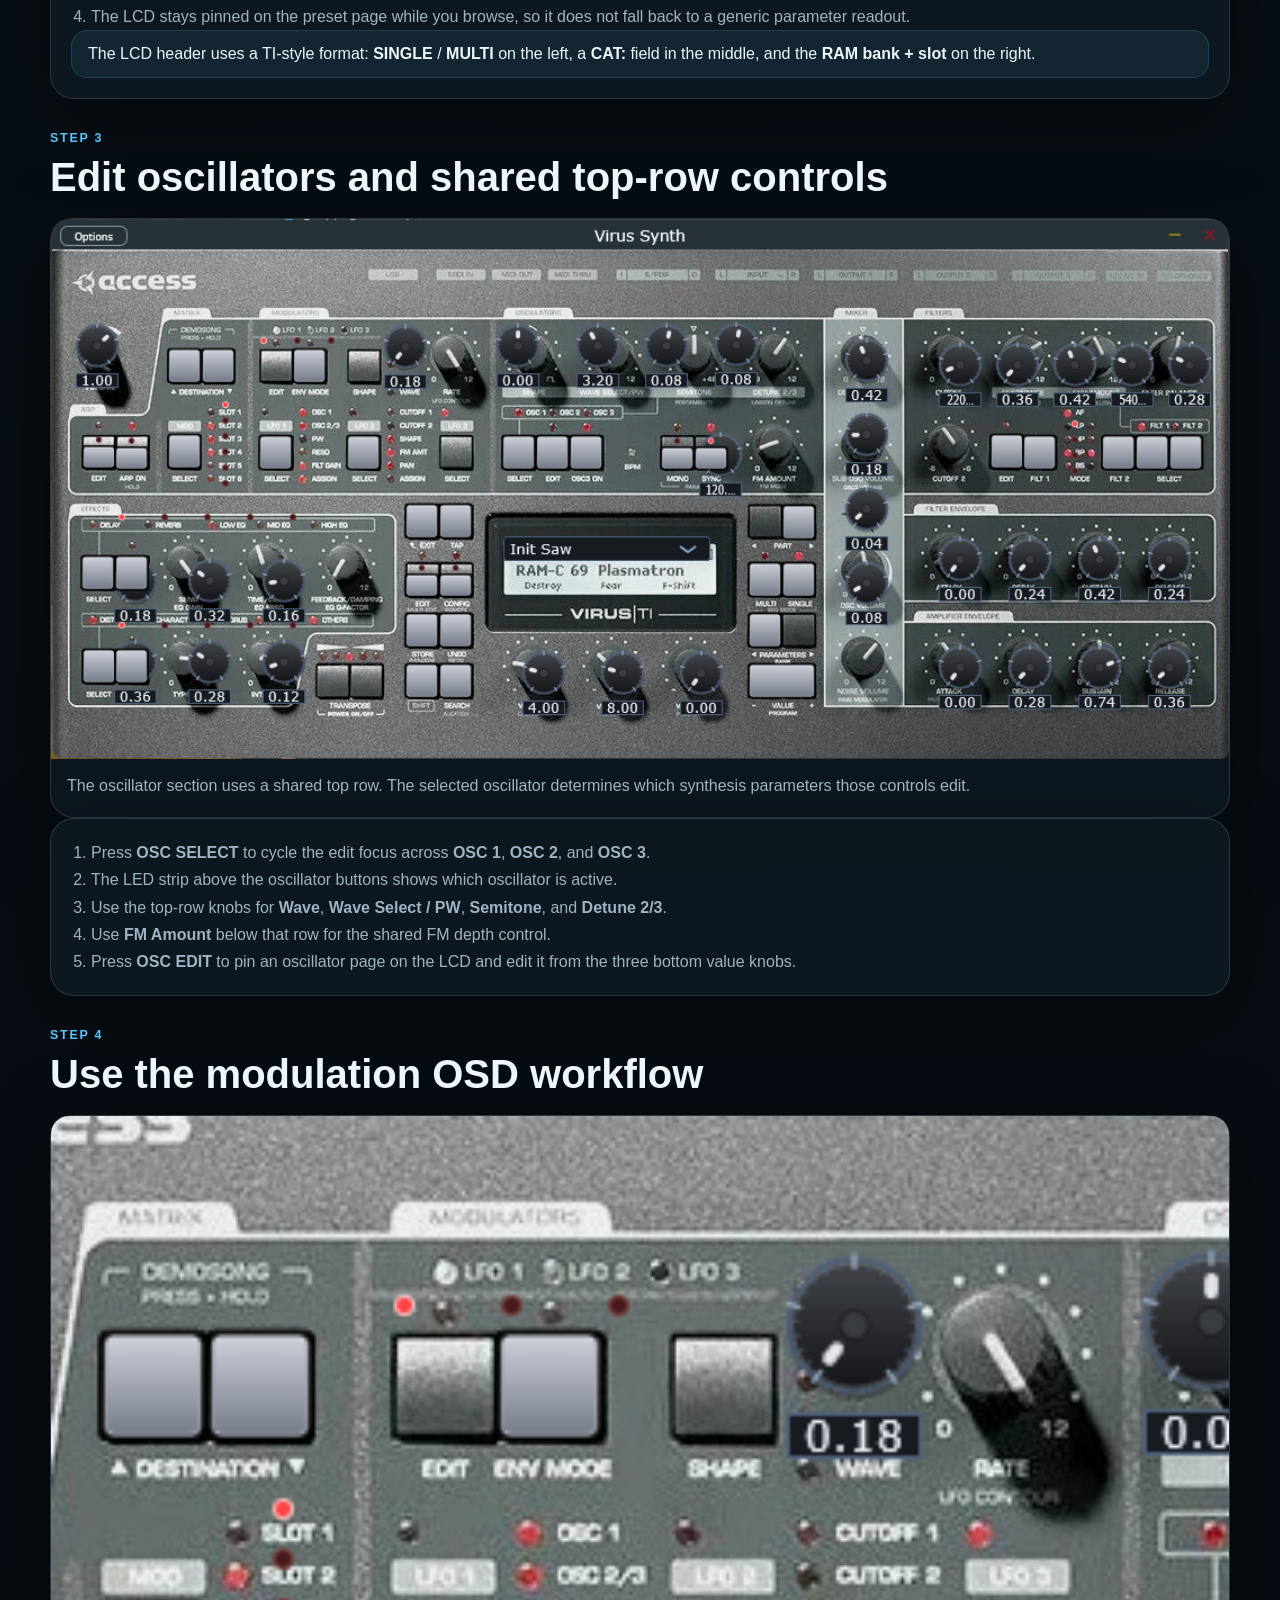
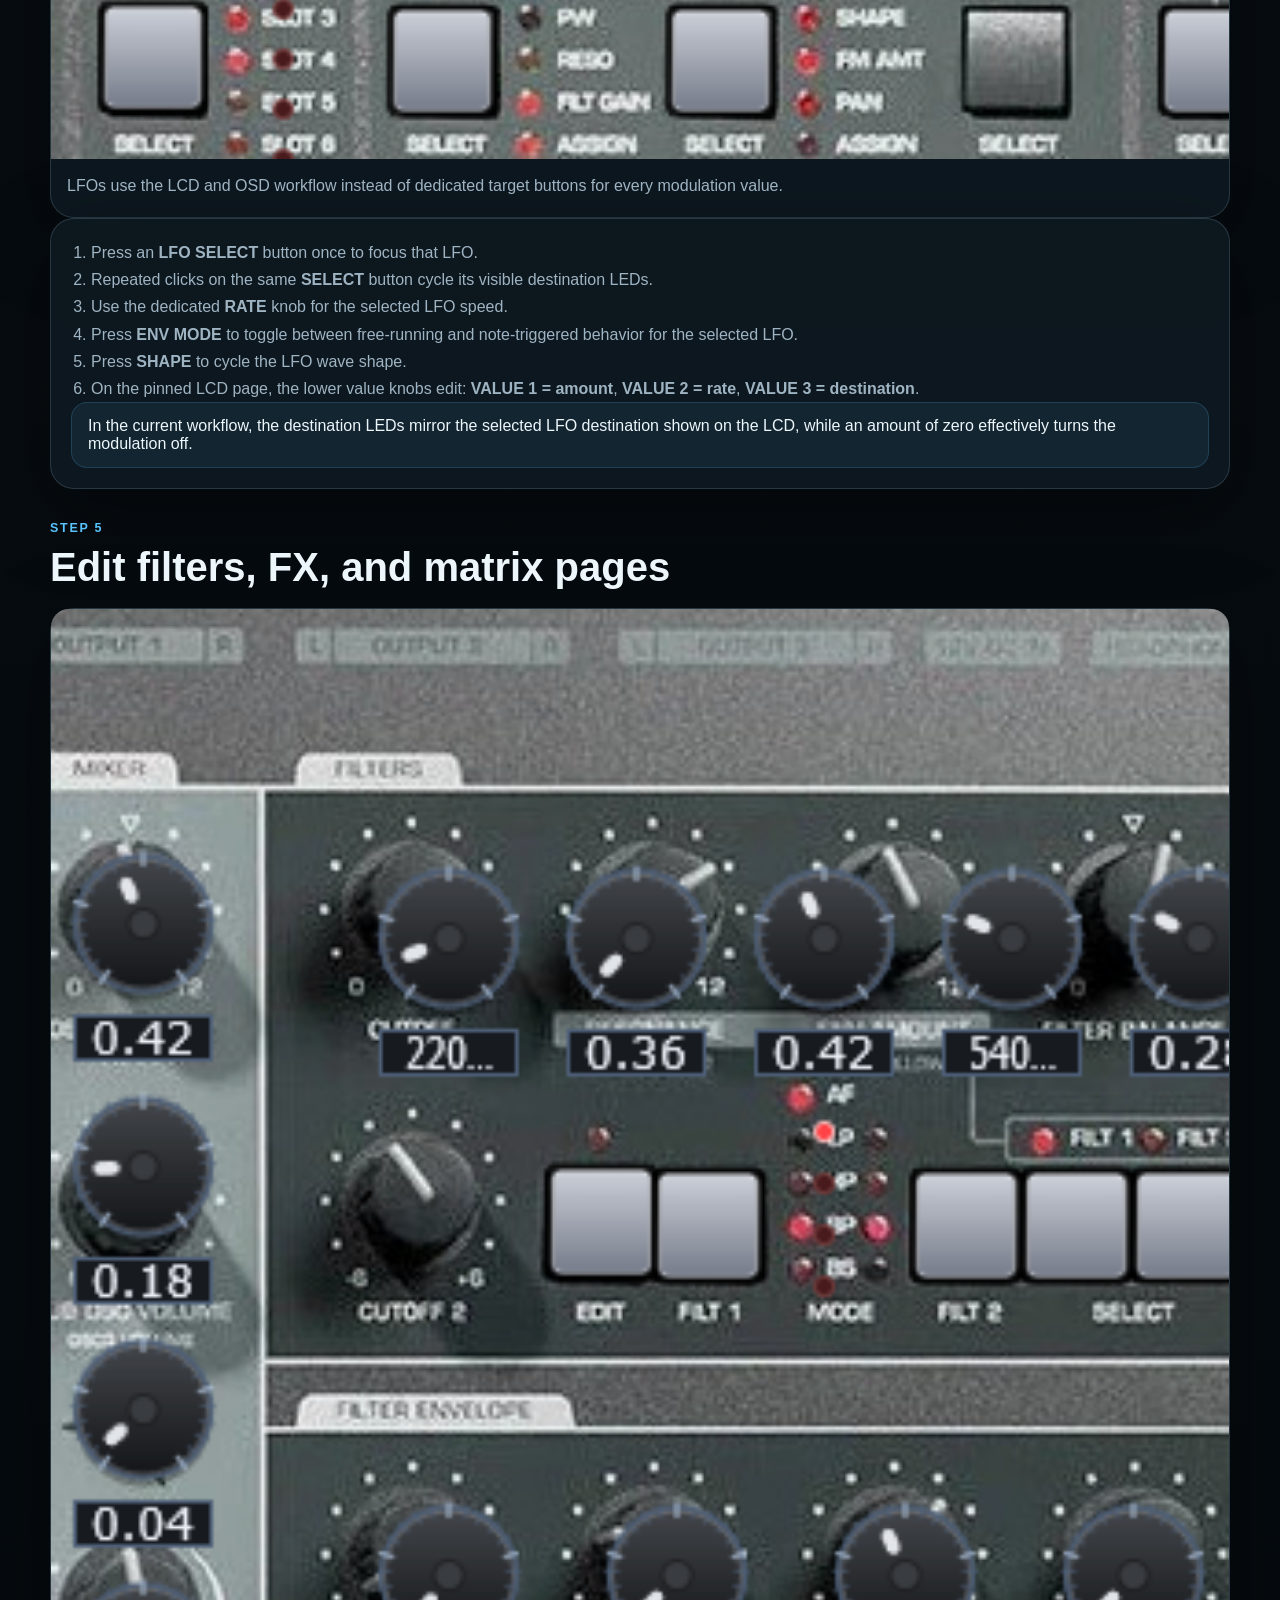
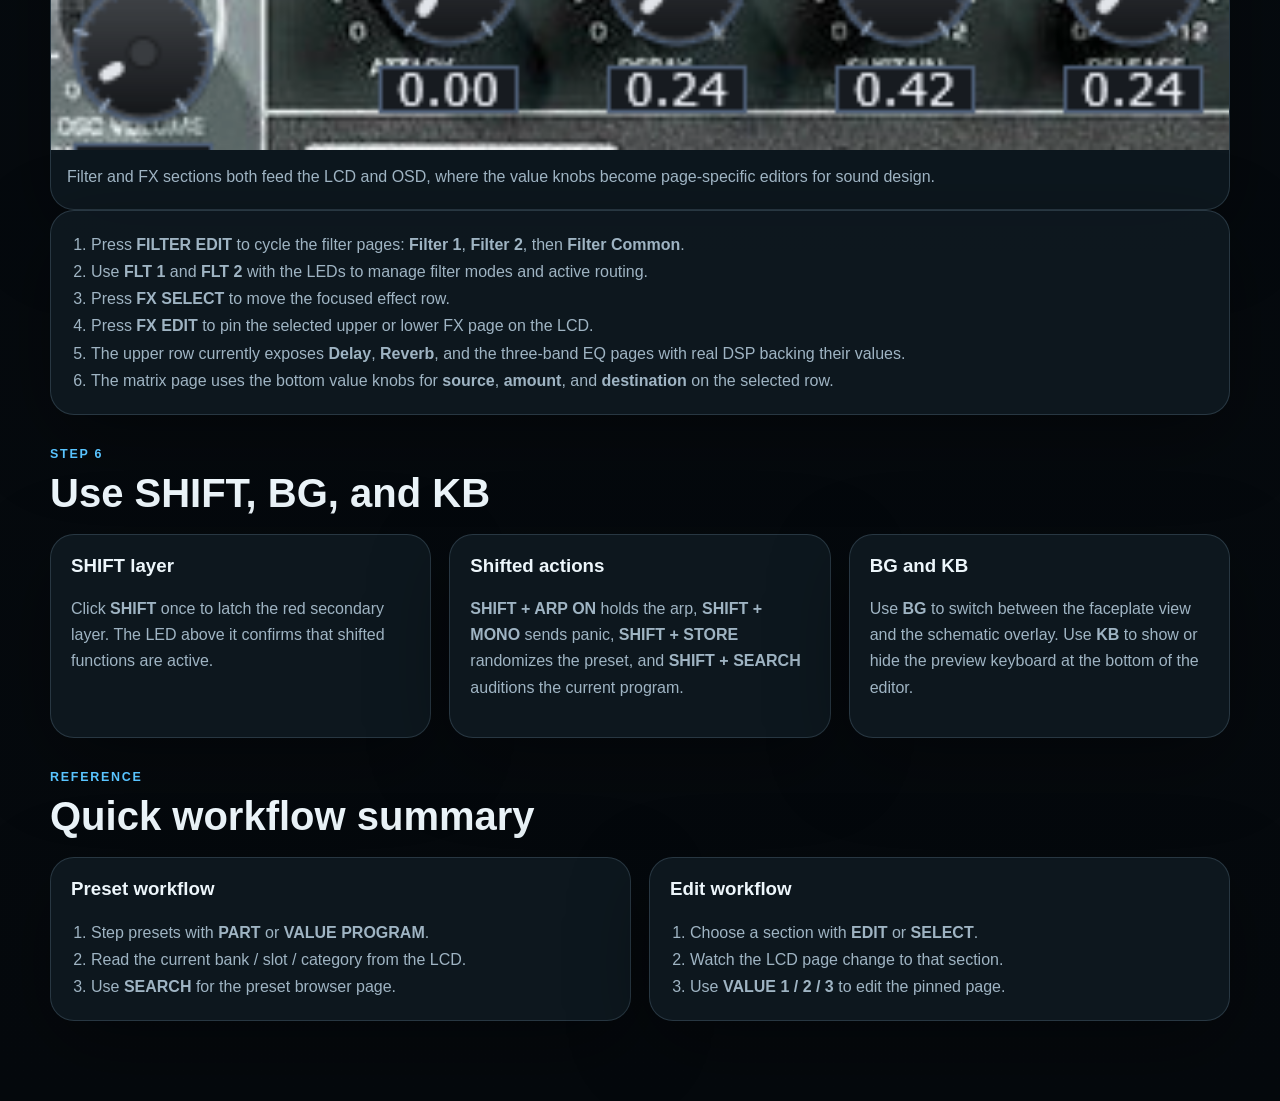
==== commit 3747c7bd: "Add raw timing and fixed velocity controls" ====
--- a/docs/virus-synth.html
+++ b/docs/virus-synth.html
@@ -3,11 +3,29 @@
   <head>
     <meta charset="utf-8" />
     <meta name="viewport" content="width=device-width, initial-scale=1" />
-    <title>Virus Synth User Manual | Mutagen</title>
+    <title>Virus Synth Manual | Mutagen AI Music Studio VST3 Instrument Guide</title>
     <meta
       name="description"
-      content="Step-by-step user manual for the bundled Virus Synth in Mutagen, including screenshots, preset browsing, OSD workflow, oscillator editing, filters, FX, modulation, and shift functions."
+      content="Step-by-step Virus Synth manual for Mutagen AI Music Studio, covering screenshots, preset browsing, LCD and OSD workflow, oscillators, filters, FX, modulation, and shift controls."
     />
+    <link rel="canonical" href="https://mysticalg.github.io/AI-Music-Studio/virus-synth.html" />
+    <meta name="robots" content="index, follow" />
+    <meta property="og:type" content="article" />
+    <meta property="og:site_name" content="Mutagen AI Music Studio" />
+    <meta property="og:title" content="Virus Synth Manual | Mutagen AI Music Studio VST3 Instrument Guide" />
+    <meta
+      property="og:description"
+      content="Learn how to load, browse, and edit the bundled Virus Synth VST3 instrument in Mutagen AI Music Studio."
+    />
+    <meta property="og:url" content="https://mysticalg.github.io/AI-Music-Studio/virus-synth.html" />
+    <meta property="og:image" content="https://mysticalg.github.io/AI-Music-Studio/assets/screenshots/virus/virus-synth-overview.png" />
+    <meta name="twitter:card" content="summary_large_image" />
+    <meta name="twitter:title" content="Virus Synth Manual | Mutagen AI Music Studio" />
+    <meta
+      name="twitter:description"
+      content="Step-by-step manual for the bundled Virus Synth, including preset browsing, oscillators, filters, FX, modulation, and shift actions."
+    />
+    <meta name="twitter:image" content="https://mysticalg.github.io/AI-Music-Studio/assets/screenshots/virus/virus-synth-overview.png" />
     <link rel="stylesheet" href="styles.css" />
   </head>
   <body>
@@ -17,13 +35,13 @@
           <div class="hero-brand">
             <img class="hero-logo" src="assets/mutagen-logo.png" alt="Mutagen logo" />
             <div class="hero-brand-copy">
-              <p class="eyebrow">Bundled VST3 manual</p>
-              <h1>Virus Synth</h1>
+              <p class="eyebrow">Bundled VST3 instrument manual</p>
+              <h1>Virus Synth Manual</h1>
             </div>
           </div>
           <p class="lede">
-            This guide walks through the current Virus TI-inspired workflow in Mutagen:
-            loading the synth, browsing presets, using the LCD / OSD pages, editing oscillators,
+            This step-by-step help guide covers the current Virus TI-inspired workflow in Mutagen AI Music Studio:
+            loading the synth, browsing presets, using the LCD and OSD pages, editing oscillators,
             filters, FX, modulation, and the shift layer.
           </p>
           <div class="hero-actions">
@@ -50,10 +68,10 @@
             <h2>Editor layout</h2>
           </div>
           <figure class="shot shot-wide">
-            <img src="assets/screenshots/virus/virus-synth-overview.png" alt="Virus Synth editor overview" />
+            <img src="assets/screenshots/virus/virus-synth-overview.png" alt="Virus Synth VST3 editor overview inside Mutagen AI Music Studio" />
             <figcaption>
-              The Virus Synth editor combines a TI-style faceplate, hardware-style LED/button layout,
-              an LCD / OSD display in the center, lower value knobs, part buttons for preset stepping,
+              The Virus Synth editor combines a TI-style faceplate, hardware-style LED and button layout,
+              a central LCD and OSD display, lower value knobs, part buttons for preset stepping,
               and optional background plus preview-keyboard toggles in the top-left.
             </figcaption>
           </figure>
@@ -66,8 +84,8 @@
           </div>
           <div class="manual-step">
             <figure class="shot manual-media">
-              <img src="assets/screenshots/instrument-panel.png" alt="Instrument rack panel with bundled VST options" />
-              <figcaption>Choose a track, switch the instrument type to VSTI Rack, then select Virus Synth from the rack list.</figcaption>
+              <img src="assets/screenshots/instrument-panel.png" alt="Mutagen instrument rack panel showing bundled VST3 plugin options including Virus Synth" />
+              <figcaption>Select an instrument track, switch to the VSTI Rack, then choose Virus Synth from the bundled VST3 rack list.</figcaption>
             </figure>
             <div class="manual-copy">
               <ol class="manual-list">
@@ -89,8 +107,8 @@
           </div>
           <div class="manual-step">
             <figure class="shot manual-media">
-              <img src="assets/screenshots/virus/virus-synth-lcd.png" alt="Virus Synth LCD showing preset information" />
-              <figcaption>The LCD shows the current program name plus TI-style bank, slot, and category-style fields.</figcaption>
+              <img src="assets/screenshots/virus/virus-synth-lcd.png" alt="Virus Synth LCD display showing preset information, bank, slot, and category fields" />
+              <figcaption>The LCD shows the current program name with TI-style bank, slot, and category fields for preset browsing.</figcaption>
             </figure>
             <div class="manual-copy">
               <ol class="manual-list">
@@ -114,8 +132,8 @@
           </div>
           <div class="manual-step">
             <figure class="shot manual-media">
-              <img src="assets/screenshots/virus/virus-synth-overview.png" alt="Virus Synth oscillator area" />
-              <figcaption>The oscillator section uses a shared top row. The selected oscillator determines what those controls edit.</figcaption>
+              <img src="assets/screenshots/virus/virus-synth-overview.png" alt="Virus Synth oscillator section with shared top-row controls and selected oscillator focus" />
+              <figcaption>The oscillator section uses a shared top row. The selected oscillator determines which synthesis parameters those controls edit.</figcaption>
             </figure>
             <div class="manual-copy">
               <ol class="manual-list">
@@ -136,8 +154,8 @@
           </div>
           <div class="manual-step">
             <figure class="shot manual-media">
-              <img src="assets/screenshots/virus/virus-synth-modulators.png" alt="Virus Synth modulation area with LFO controls" />
-              <figcaption>LFOs use the LCD / OSD workflow instead of dedicated target buttons for every value.</figcaption>
+              <img src="assets/screenshots/virus/virus-synth-modulators.png" alt="Virus Synth modulation section with LFO controls and LCD editing workflow" />
+              <figcaption>LFOs use the LCD and OSD workflow instead of dedicated target buttons for every modulation value.</figcaption>
             </figure>
             <div class="manual-copy">
               <ol class="manual-list">
@@ -166,8 +184,8 @@
           </div>
           <div class="manual-step">
             <figure class="shot manual-media">
-              <img src="assets/screenshots/virus/virus-synth-filters-fx.png" alt="Virus Synth filter and effects section" />
-              <figcaption>Filter and FX sections both feed the LCD / OSD, where the value knobs become page-specific editors.</figcaption>
+              <img src="assets/screenshots/virus/virus-synth-filters-fx.png" alt="Virus Synth filter and effects section with LCD page editing controls" />
+              <figcaption>Filter and FX sections both feed the LCD and OSD, where the value knobs become page-specific editors for sound design.</figcaption>
             </figure>
             <div class="manual-copy">
               <ol class="manual-list">
